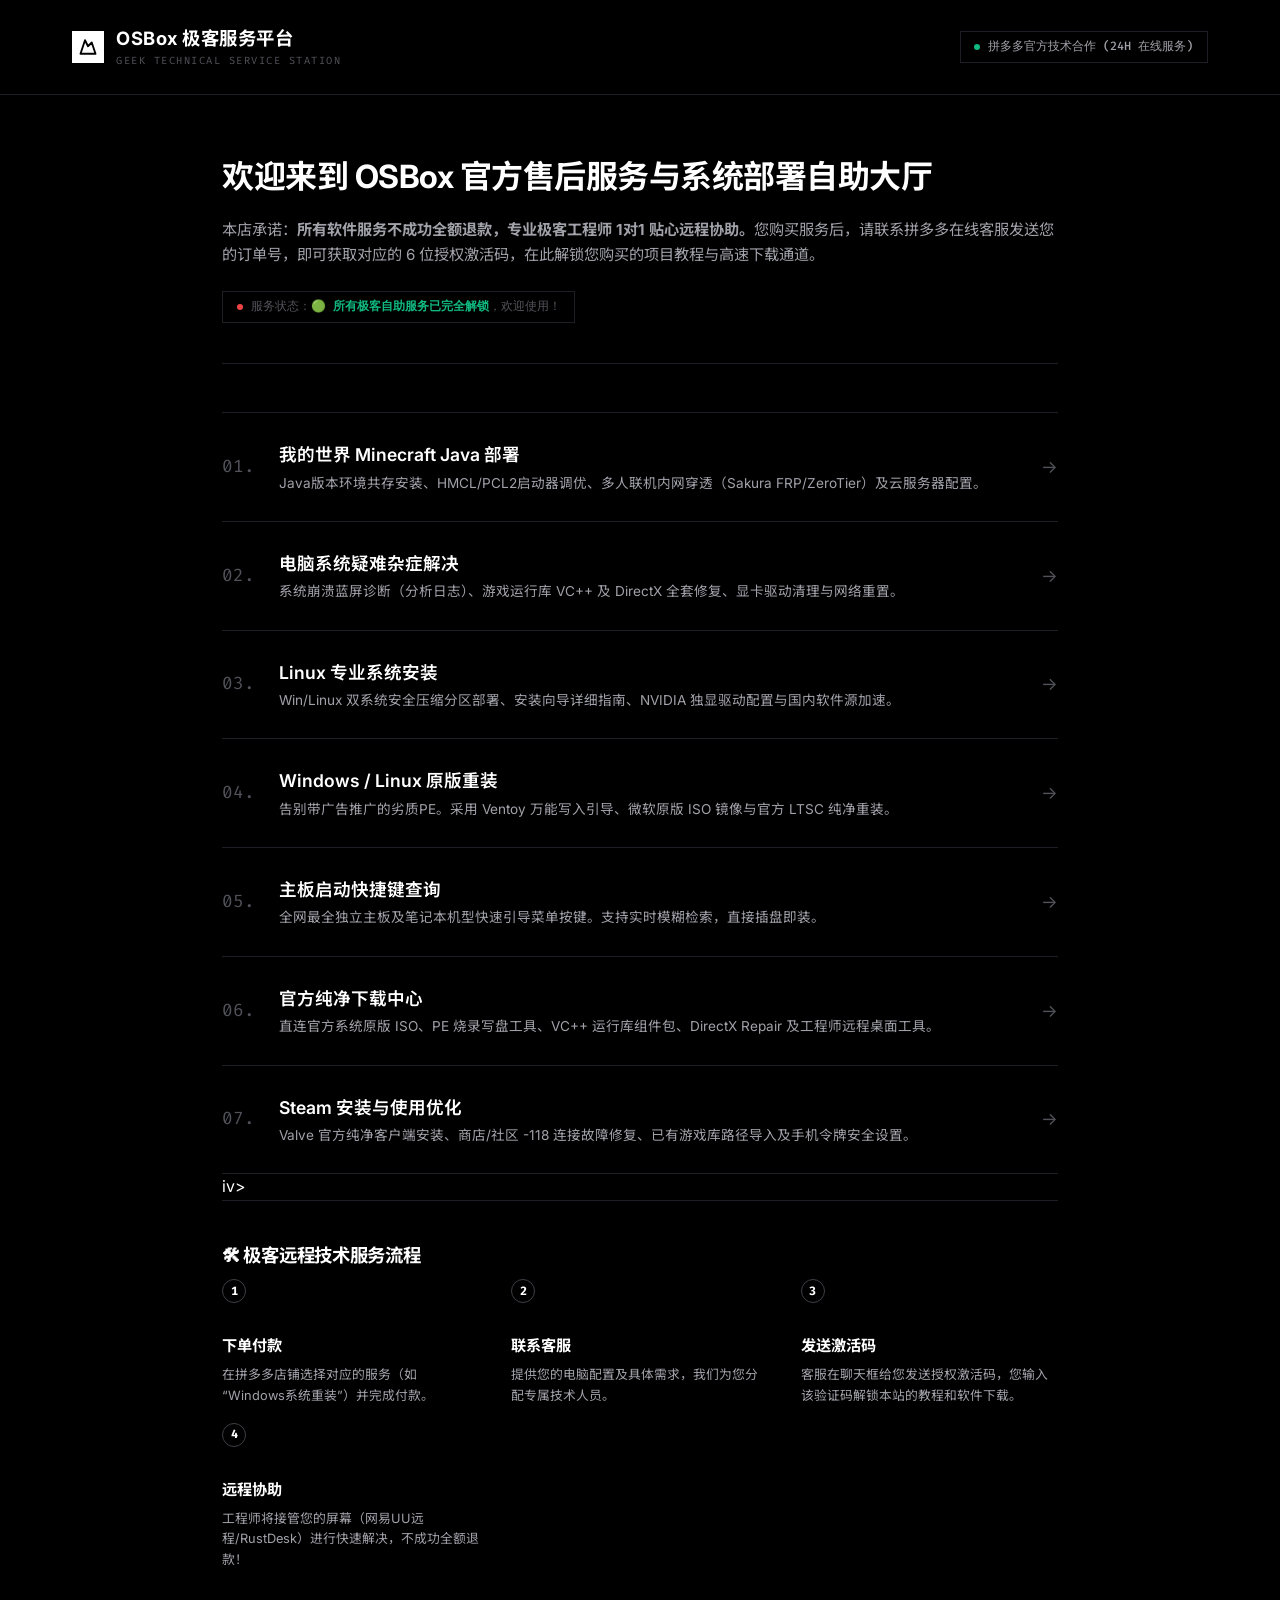
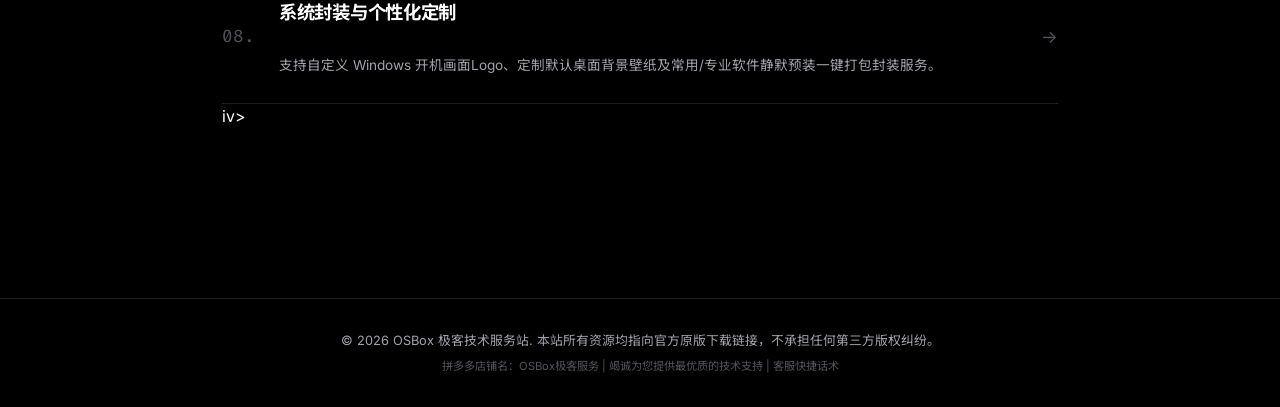
==== index.html @ 3d14743f "feat: re-layout all pages as speech scripts, remove unlock locks, add steam & customization, and mig" ====
<!DOCTYPE html>
<html lang="zh-CN">
<head>
    <meta charset="UTF-8">
    <meta name="viewport" content="width=device-width, initial-scale=1.0">
    <title>OSBox 极客技术服务站 | 拼多多官方自助平台</title>
    <meta name="description" content="专业提供我的世界Minecraft远程部署、Windows/Linux纯净系统重装、电脑疑难杂症修复、主板快捷键查询及官方软件下载。">
    <link rel="stylesheet" href="styles.css">
    <link rel="preconnect" href="https://fonts.googleapis.com">
    <link rel="preconnect" href="https://fonts.gstatic.com" crossorigin>
    <link href="https://fonts.googleapis.com/css2?family=Fira+Code:wght@400;500&family=Inter:wght@300;400;500;600;700&family=Noto+Sans+SC:wght@300;400;500;700&display=swap" rel="stylesheet">
</head>
<body class="portal-hub-page">
    <!-- 背景光效装饰 -->
    <div class="bg-glow glow-1"></div>
    <div class="bg-glow glow-2"></div>
    <div class="bg-glow glow-3"></div>

    <!-- 头部横幅区 -->
    <header class="app-header">
        <div class="header-container">
            <div class="brand">
                <span class="logo-icon">
                    <svg viewBox="0 0 24 24" fill="none" stroke="currentColor" stroke-width="2.5" stroke-linecap="round" stroke-linejoin="round"><path d="m8 3 4 8 5-5 5 15H2L8 3z"/></svg>
                </span>
                <div class="brand-text">
                    <h1>OSBox 极客服务平台</h1>
                    <p>Geek Technical Service Station</p>
                </div>
            </div>
            <div class="store-badge">
                <span class="badge-status"></span>
                <span>拼多多官方技术合作 (24H 在线服务)</span>
            </div>
        </div>
    </header>

    <!-- 页面容器 -->
    <main class="app-container">
        <section class="content-area">
            <div class="welcome-hero">
                <h2>欢迎来到 OSBox 官方售后服务与系统部署自助大厅</h2>
                <p>本店承诺：<b>所有软件服务不成功全额退款，专业极客工程师 1对1 贴心远程协助。</b>您购买服务后，请联系拼多多在线客服发送您的订单号，即可获取对应的 6 位授权激活码，在此解锁您购买的项目教程与高速下载通道。</p>
                <div class="unlock-status-banner">
                    <span class="status-indicator"></span>
                    <span id="lock-status-text">服务状态：正在检测您的授权激活码...</span>
                </div>
            </div>

            <!-- 导航大厅 Portal Grid -->
            <div class="portal-grid">
                <!-- 行 1 -->
                <div class="portal-card" data-target="minecraft" data-index="01.">
                    <div class="card-info-wrapper">
                        <h3>我的世界 Minecraft Java 部署</h3>
                        <p>Java版本环境共存安装、HMCL/PCL2启动器调优、多人联机内网穿透（Sakura FRP/ZeroTier）及云服务器配置。</p>
                    </div>
                                        <span class="card-action-hint">&rarr;</span>
                </div>

                <!-- 行 2 -->
                <div class="portal-card" data-target="trouble" data-index="02.">
                    <div class="card-info-wrapper">
                        <h3>电脑系统疑难杂症解决</h3>
                        <p>系统崩溃蓝屏诊断（分析日志）、游戏运行库 VC++ 及 DirectX 全套修复、显卡驱动清理与网络重置。</p>
                    </div>
                                        <span class="card-action-hint">&rarr;</span>
                </div>

                <!-- 行 3 -->
                <div class="portal-card" data-target="linux" data-index="03.">
                    <div class="card-info-wrapper">
                        <h3>Linux 专业系统安装</h3>
                        <p>Win/Linux 双系统安全压缩分区部署、安装向导详细指南、NVIDIA 独显驱动配置与国内软件源加速。</p>
                    </div>
                                        <span class="card-action-hint">&rarr;</span>
                </div>

                <!-- 行 4 -->
                <div class="portal-card" data-target="os-install" data-index="04.">
                    <div class="card-info-wrapper">
                        <h3>Windows / Linux 原版重装</h3>
                        <p>告别带广告推广的劣质PE。采用 Ventoy 万能写入引导、微软原版 ISO 镜像与官方 LTSC 纯净重装。</p>
                    </div>
                                        <span class="card-action-hint">&rarr;</span>
                </div>

                <!-- 行 5 -->
                <div class="portal-card" data-target="boot-keys" data-index="05.">
                    <div class="card-info-wrapper">
                        <h3>主板启动快捷键查询</h3>
                        <p>全网最全独立主板及笔记本机型快速引导菜单按键。支持实时模糊检索，直接插盘即装。</p>
                    </div>
                                        <span class="card-action-hint">&rarr;</span>
                </div>

                <!-- 行 6 -->
                <div class="portal-card" data-target="downloads" data-index="06.">
                    <div class="card-info-wrapper">
                        <h3>官方纯净下载中心</h3>
                        <p>直连官方系统原版 ISO、PE 烧录写盘工具、VC++ 运行库组件包、DirectX Repair 及工程师远程桌面工具。</p>
                    </div>
                                        <span class="card-action-hint">&rarr;</span>
                </div>
            </d

                <!-- 行 7 -->
                <div class="portal-card" data-target="steam" data-index="07.">
                    <div class="card-info-wrapper">
                        <h3>Steam 安装与使用优化</h3>
                        <p>Valve 官方纯净客户端安装、商店/社区 -118 连接故障修复、已有游戏库路径导入及手机令牌安全设置。</p>
                    </div>
                    <span class="card-action-hint">&rarr;</span>
                </div>iv>

            <!-- 流程卡片 -->
            <div class="card pdd-process">
                <h3>🛠 极客远程技术服务流程</h3>
                <div class="process-steps">
                    <div class="step">
                        <span class="step-num">1</span>
                        <h4>下单付款</h4>
                        <p>在拼多多店铺选择对应的服务（如“Windows系统重装”）并完成付款。</p>
                    </div>
                    <div class="step">
                        <span class="step-num">2</span>
                        <h4>联系客服</h4>
                        <p>提供您的电脑配置及具体需求，我们为您分配专属技术人员。</p>
                    </div>
                    <div class="step">
                        <span class="step-num">3</span>
                        <h4>发送激活码</h4>
                        <p>客服在聊天框给您发送授权激活码，您输入该验证码解锁本站的教程和软件下载。</p>
                    </div>
                    <div class="step">
                        <span class="step-num">4</span>
                        <h4>远程协助</h4>
                        <p>工程师将接管您的屏幕（网易UU远程/RustDesk）进行快速解决，不成功全额退款！</p>
                    </div>
                </div>
            </d

                <!-- 行 8 -->
                <div class="portal-card" data-target="custom" data-index="08.">
                    <div class="card-info-wrapper">
                        <h3>系统封装与个性化定制</h3>
                        <p>支持自定义 Windows 开机画面Logo、定制默认桌面背景壁纸及常用/专业软件静默预装一键打包封装服务。</p>
                    </div>
                    <span class="card-action-hint">&rarr;</span>
                </div>iv>
        </section>
    </main>

    <!-- 浮动 Toast 提示 -->
    <div id="toast" class="toast">复制成功</div>

    <!-- 页脚 -->
    <footer class="app-footer">
        <div class="footer-container">
            <p>&copy; 2026 OSBox 极客技术服务站. 本站所有资源均指向官方原版下载链接，不承担任何第三方版权纠纷。</p>
            <p class="muted">拼多多店铺名：OSBox极客服务 | 竭诚为您提供最优质的技术支持 | <a href="kefu.html" style="color: var(--text-muted); text-decoration: none;">客服快捷话术</a></p>
        </div>
    </footer>

    <script src="script.js"></script>
</body>
</html>
---- styles.css ----
/* ==========================================================================
   OSBox 极客技术服务站 - 极致黑白科技风样式表 (styles.css)
   ========================================================================= */

/* 1. 变量定义与极简设计系统 */
:root {
    --bg-primary: #000000;    /* 纯黑色底 */
    --bg-secondary: #09090b;  /* 炭灰黑色 */
    --bg-card: #09090b;
    --bg-card-hover: #121214;
    --border-color: #1e1e24;  /* 极细隔离暗线 */
    --border-hover: #3f3f46;  /* 中灰悬停线 */
    --border-active: #ffffff; /* 纯白激活线 */
    
    --text-primary: #ffffff;  /* 高亮白 */
    --text-secondary: #a1a1aa;/* 中灰色 */
    --text-muted: #52525b;    /* 暗灰色 */
    
    /* 状态色（极简化，仅使用单色粗细标示） */
    --color-green: #ffffff;   /* 激活统一用白色或绿色点 */
    --color-green-indicator: #10b981;
    --color-danger: #ef4444;  
    --color-warn: #f59e0b;

    /* 字体 */
    --font-sans: 'Inter', 'Noto Sans SC', -apple-system, BlinkMacSystemFont, sans-serif;
    --font-mono: 'Fira Code', Consolas, Monaco, monospace;
    
    /* 圆角与阴影（摒弃圆润与发光，转为严谨直角） */
    --radius-sm: 0px;  /* 极致直角 */
    --radius-md: 0px;
    --radius-lg: 0px;
    --shadow-sm: none;
    --shadow-md: none;
    --shadow-glow: none;
    
    --transition-fast: 0.15s ease;
    --transition-normal: 0.25s cubic-bezier(0.16, 1, 0.3, 1);
}

/* 2. 全局重置 */
* {
    margin: 0;
    padding: 0;
    box-sizing: border-box;
}

body {
    background-color: var(--bg-primary);
    color: var(--text-primary);
    font-family: var(--font-sans);
    line-height: 1.6;
    overflow-x: hidden;
    min-height: 100vh;
}

/* 隐藏背景光晕 */
.bg-glow {
    display: none !important;
}

/* 极简自定义滚动条 */
::-webkit-scrollbar {
    width: 4px;
    height: 4px;
}
::-webkit-scrollbar-track {
    background: transparent;
}
::-webkit-scrollbar-thumb {
    background: var(--border-color);
}
::-webkit-scrollbar-thumb:hover {
    background: var(--border-hover);
}

/* 3. 头部横幅区 (App Header) */
.app-header {
    background: #000000;
    border-bottom: 1px solid var(--border-color);
    position: sticky;
    top: 0;
    z-index: 99;
}

.header-container {
    max-width: 1200px;
    margin: 0 auto;
    padding: 1.5rem 2rem;
    display: flex;
    justify-content: space-between;
    align-items: center;
}

.brand {
    display: flex;
    align-items: center;
    gap: 0.75rem;
}

.logo-icon {
    display: inline-flex;
    justify-content: center;
    align-items: center;
    width: 32px;
    height: 32px;
    background: #ffffff;
    color: #000000;
    border-radius: var(--radius-sm);
}

.logo-icon svg {
    width: 18px;
    height: 18px;
}

.brand-text h1 {
    font-size: 1.15rem;
    font-weight: 700;
    letter-spacing: 0.5px;
    color: #ffffff;
}

.brand-text p {
    font-size: 0.65rem;
    color: var(--text-muted);
    font-family: var(--font-mono);
    text-transform: uppercase;
    letter-spacing: 1.5px;
}

.store-badge {
    display: flex;
    align-items: center;
    gap: 0.5rem;
    background: transparent;
    border: 1px solid var(--border-color);
    padding: 0.35rem 0.85rem;
    border-radius: var(--radius-sm);
    font-size: 0.75rem;
    color: var(--text-secondary);
    font-family: var(--font-mono);
    font-weight: 500;
}

.badge-status {
    width: 6px;
    height: 6px;
    background-color: var(--color-green-indicator);
    border-radius: 50%;
    display: inline-block;
}

/* 4. 双栏布局 (子页面使用) */
.app-container {
    max-width: 1200px;
    margin: 2.5rem auto;
    padding: 0 2rem;
    display: grid;
    grid-template-columns: 260px 1fr;
    gap: 3rem;
    min-height: calc(100vh - 200px);
}

/* 5. 侧边导航栏 (Sidebar) */
.sidebar {
    background: transparent;
    border: none;
    border-right: 1px solid var(--border-color);
    padding: 0 2rem 0 0;
    display: flex;
    flex-direction: column;
    justify-content: space-between;
    height: fit-content;
    position: sticky;
    top: 100px;
}

.nav-menu {
    display: flex;
    flex-direction: column;
    gap: 0.25rem;
}

.nav-item {
    display: flex;
    align-items: center;
    gap: 0.75rem;
    width: 100%;
    padding: 0.75rem 1rem;
    background: transparent;
    border: 1px solid transparent;
    border-radius: var(--radius-sm);
    color: var(--text-secondary);
    font-family: var(--font-sans);
    font-size: 0.9rem;
    font-weight: 500;
    cursor: pointer;
    text-align: left;
    transition: var(--transition-fast);
}

.nav-icon {
    width: 16px;
    height: 16px;
    color: var(--text-muted);
    transition: color var(--transition-fast);
}

.nav-item:hover {
    color: var(--text-primary);
    background: #09090b;
}

.nav-item:hover .nav-icon {
    color: var(--text-primary);
}

.nav-item.active {
    color: #000000;
    background: #ffffff; /* 高对比度白底黑字 */
    font-weight: 600;
    border: 1px solid #ffffff;
}

.nav-item.active .nav-icon {
    color: #000000;
}

/* 锁定状态侧边栏 */
.nav-item.tab-locked {
    opacity: 0.4;
    cursor: not-allowed;
}

.nav-item.tab-locked:hover {
    background: transparent !important;
    color: var(--text-secondary) !important;
}

.nav-item.tab-locked:hover .nav-icon {
    color: var(--text-muted) !important;
}

.lock-indicator {
    width: 12px;
    height: 12px;
    margin-left: auto;
    color: var(--text-muted);
    display: none;
}

.nav-item.tab-locked .lock-indicator {
    display: block;
}

.sidebar-footer {
    margin-top: 3rem;
    border-top: 1px solid var(--border-color);
    padding-top: 1.5rem;
}

.sidebar-footer p {
    font-size: 0.7rem;
    color: var(--text-muted);
    margin-bottom: 0.75rem;
    font-family: var(--font-mono);
}

.contact-btn {
    width: 100%;
    padding: 0.75rem;
    background: transparent;
    border: 1px solid var(--border-color);
    border-radius: var(--radius-sm);
    color: var(--text-primary);
    font-weight: 600;
    font-size: 0.85rem;
    font-family: var(--font-sans);
    cursor: pointer;
    transition: var(--transition-fast);
}

.contact-btn:hover {
    background: #ffffff;
    color: #000000;
    border-color: #ffffff;
}

/* 6. 反直连安全锁定 (高斯模糊效果) */
body.is-page-locked .content-area {
    filter: blur(20px);
    pointer-events: none;
    user-select: none;
    -webkit-user-select: none;
}

.content-area {
    min-width: 0;
}

/* 7. 总大厅主页专属样式 (body.portal-hub-page) */
body.portal-hub-page .app-container {
    grid-template-columns: 1fr; /* 单栏全宽 */
    max-width: 900px; /* 紧凑精美 */
    margin: 3.5rem auto;
}

.welcome-hero {
    border: none;
    border-bottom: 1px solid var(--border-color);
    padding: 0 0 2.5rem 0;
    margin-bottom: 3rem;
    background: transparent;
    box-shadow: none;
    border-radius: var(--radius-sm);
}

.welcome-hero::after {
    display: none;
}

.welcome-hero h2 {
    font-size: 2rem;
    font-weight: 700;
    letter-spacing: -0.5px;
    margin-bottom: 1rem;
    color: #ffffff;
}

.welcome-hero p {
    color: var(--text-secondary);
    font-size: 0.95rem;
    line-height: 1.6;
    margin-bottom: 1.5rem;
}

.unlock-status-banner {
    display: inline-flex;
    align-items: center;
    gap: 0.5rem;
    padding: 0.35rem 0.85rem;
    border-radius: var(--radius-sm);
    font-size: 0.75rem;
    font-family: var(--font-mono);
    font-weight: 500;
    background: transparent;
    border: 1px solid var(--border-color);
    color: var(--text-muted);
}

body.is-unlocked .unlock-status-banner {
    color: var(--text-secondary);
}

.unlock-status-banner .status-indicator {
    width: 6px;
    height: 6px;
    border-radius: 50%;
    background-color: var(--color-danger);
}

body.is-unlocked .unlock-status-banner .status-indicator {
    background-color: var(--color-green-indicator);
}

/* 横向极简 Rows 列表 (消灭大卡片) */
.portal-grid {
    display: flex;
    flex-direction: column;
    border-top: 1px solid var(--border-color);
    margin-bottom: 3.5rem;
}

.portal-card {
    display: flex;
    flex-direction: row;
    align-items: center;
    justify-content: space-between;
    background: transparent;
    border: none;
    border-bottom: 1px solid var(--border-color);
    border-radius: var(--radius-sm);
    padding: 1.75rem 0;
    cursor: pointer;
    position: relative;
    box-shadow: none;
    transition: var(--transition-fast);
}

.portal-card::before {
    display: none; /* 移除悬浮发光 */
}

/* 鼠标悬停 Row 缩进与背景色微变 */
.portal-card:hover {
    transform: none;
    background: #040405;
    padding-left: 1rem;
    padding-right: 1rem;
}

/* 排版大编号 */
.portal-card::after {
    content: attr(data-index);
    font-family: var(--font-mono);
    font-size: 1.1rem;
    color: var(--text-muted);
    order: -1;
    margin-right: 1.5rem;
    transition: color var(--transition-fast);
}

.portal-card:hover::after {
    color: #ffffff;
}

/* 隐藏不必要的图标容器 */
.portal-card-header {
    display: none;
}

.portal-card .card-info-wrapper {
    flex: 1;
    display: flex;
    flex-direction: column;
    gap: 0.2rem;
    margin-right: 2rem;
}

.portal-card h3 {
    font-size: 1.1rem;
    font-weight: 600;
    color: #ffffff;
    margin-bottom: 0;
}

.portal-card p {
    color: var(--text-secondary);
    font-size: 0.85rem;
    line-height: 1.5;
    margin-bottom: 0;
}

.lock-tag {
    font-family: var(--font-mono);
    font-size: 0.75rem;
    font-weight: 500;
    background: transparent !important;
    border: none !important;
    color: var(--text-muted) !important;
    letter-spacing: 0.5px;
    transition: var(--transition-fast);
    padding: 0;
    border-radius: var(--radius-sm);
}

.portal-card:hover .lock-tag {
    color: #ffffff !important;
}

/* 极简右箭头 */
.card-action-hint {
    font-size: 1.1rem;
    color: var(--text-muted);
    margin-left: 1rem;
    transition: transform var(--transition-fast), color var(--transition-fast);
}

.portal-card:hover .card-action-hint {
    transform: translateX(4px);
    color: #ffffff;
}

/* 8. 验证码解锁弹窗 (Modal Overlay) */
.modal-overlay {
    position: fixed;
    inset: 0;
    background: rgba(0, 0, 0, 0.9);
    backdrop-filter: blur(10px);
    -webkit-backdrop-filter: blur(10px);
    z-index: 1000;
    display: flex;
    justify-content: center;
    align-items: center;
    opacity: 0;
    pointer-events: none;
    transition: opacity var(--transition-normal);
}

.modal-overlay.show {
    opacity: 1;
    pointer-events: auto;
}

.modal-container {
    background: #09090b;
    border: 1px solid var(--border-color);
    width: 90%;
    max-width: 440px;
    border-radius: var(--radius-lg);
    padding: 2.5rem;
    transform: scale(0.98);
    transition: transform var(--transition-normal);
    position: relative;
}

.modal-container::before {
    display: none;
}

.modal-lock-icon {
    display: inline-flex;
    justify-content: center;
    align-items: center;
    width: 44px;
    height: 44px;
    background: transparent;
    border: 1px solid var(--border-color);
    border-radius: 50%;
    color: #ffffff;
    margin-bottom: 1.25rem;
    animation: none;
}

.modal-lock-icon svg {
    width: 18px;
    height: 18px;
}

.modal-header h2 {
    font-size: 1.25rem;
    font-weight: 700;
    margin-bottom: 0.5rem;
}

.modal-header p {
    font-size: 0.8rem;
    color: var(--text-secondary);
    line-height: 1.6;
}

/* 6位分体输入框 */
.otp-inputs {
    display: flex;
    justify-content: space-between;
    gap: 0.4rem;
    margin: 1.5rem 0;
}

.otp-box {
    width: 48px;
    height: 56px;
    background: #000000;
    border: 1px solid var(--border-color);
    border-radius: var(--radius-sm);
    color: #ffffff;
    font-size: 1.4rem;
    font-weight: 500;
    text-align: center;
    font-family: var(--font-sans);
    outline: none;
    transition: var(--transition-fast);
}

.otp-box:focus {
    border-color: #ffffff;
    box-shadow: none;
}

/* 错误警示 */
.error-alert {
    display: flex;
    align-items: center;
    gap: 0.5rem;
    background: transparent;
    border: 1px solid var(--color-danger);
    color: #fca5a5;
    padding: 0.6rem 0.85rem;
    border-radius: var(--radius-sm);
    font-size: 0.75rem;
    margin-top: 1rem;
}

/* 按钮重构为直角与高对比度 */
.modal-btn {
    width: 100%;
    padding: 0.8rem;
    border-radius: var(--radius-sm);
    font-family: var(--font-sans);
    font-size: 0.9rem;
    font-weight: 600;
    cursor: pointer;
    transition: var(--transition-fast);
}

.submit-btn {
    background: #ffffff;
    border: 1px solid #ffffff;
    color: #000000;
}

.submit-btn:hover {
    background: #e4e4e7;
    border-color: #e4e4e7;
}

.secondary-btn {
    background: transparent;
    border: 1px solid var(--border-color);
    color: var(--text-secondary);
}

.secondary-btn:hover {
    background: #09090b;
    border-color: var(--border-hover);
    color: #ffffff;
}

/* 9. 统一卡片与过程样式 */
.card {
    background: var(--bg-card);
    border: 1px solid var(--border-color);
    border-radius: var(--radius-md);
    padding: 2rem;
    margin-bottom: 2rem;
}

.pdd-process {
    border: none;
    border-top: 1px solid var(--border-color);
    background: transparent;
    padding: 2.5rem 0 0 0;
    border-radius: var(--radius-sm);
}

.pdd-process h3 {
    margin-bottom: 1.5rem;
    font-size: 1.15rem;
    font-weight: 700;
    letter-spacing: -0.3px;
}

.process-steps {
    display: grid;
    grid-template-columns: repeat(auto-fit, minmax(200px, 1fr));
    gap: 2rem;
}

.step {
    position: relative;
    padding-top: 1rem;
}

.step-num {
    position: absolute;
    top: -15px;
    left: 0;
    width: 24px;
    height: 24px;
    background: transparent;
    border: 1px solid var(--border-hover);
    color: #ffffff;
    border-radius: 50%;
    display: flex;
    justify-content: center;
    align-items: center;
    font-weight: 700;
    font-family: var(--font-mono);
    font-size: 0.75rem;
}

.step h4 {
    font-size: 0.95rem;
    margin: 1.5rem 0 0.4rem 0;
    color: var(--text-primary);
}

.step p {
    font-size: 0.8rem;
    color: var(--text-secondary);
}

/* 10. 教程版面公用样式 */
.section-title {
    margin-bottom: 2.5rem;
    border-bottom: 1px solid var(--border-color);
    padding-bottom: 1.5rem;
}

.section-title h2 {
    font-size: 1.6rem;
    font-weight: 700;
    margin-bottom: 0.5rem;
    color: #ffffff;
}

.section-title .subtitle {
    color: var(--text-secondary);
    font-size: 0.95rem;
}

/* 手风琴面板 */
details {
    background: var(--bg-card);
    border: 1px solid var(--border-color);
    border-radius: var(--radius-md);
    overflow: hidden;
    margin-bottom: 1rem;
}

details[open] {
    border-color: var(--border-hover);
    background: #040405;
}

summary {
    padding: 1.2rem 1.5rem;
    font-size: 1rem;
    font-weight: 600;
    color: var(--text-primary);
    cursor: pointer;
    list-style: none;
    display: flex;
    justify-content: space-between;
    align-items: center;
    user-select: none;
}

summary::-webkit-details-marker {
    display: none;
}

summary::after {
    content: '+';
    font-size: 1.25rem;
    font-weight: 300;
    color: var(--text-secondary);
    transition: transform var(--transition-fast) ease;
}

details[open] summary::after {
    transform: rotate(45deg);
    color: #ffffff;
}

summary:hover {
    background: rgba(255, 255, 255, 0.01);
}

.accordion-content {
    padding: 0 1.5rem 1.5rem 1.5rem;
    border-top: 1px solid var(--border-color);
    padding-top: 1.25rem;
    color: var(--text-secondary);
    font-size: 0.9rem;
}

.accordion-content p {
    margin-bottom: 1rem;
}

.accordion-content ul, .accordion-content ol {
    margin-left: 1.5rem;
    margin-bottom: 1rem;
}

.accordion-content li {
    margin-bottom: 0.5rem;
}

/* 教程数据表格 */
.data-table {
    width: 100%;
    border-collapse: collapse;
    margin: 1.5rem 0;
    font-size: 0.85rem;
    text-align: left;
}

.data-table th, .data-table td {
    padding: 0.75rem 1rem;
    border-bottom: 1px solid var(--border-color);
}

.data-table th {
    background-color: #0d0d0f;
    color: var(--text-primary);
    font-weight: 600;
}

.data-table tbody tr:hover {
    background-color: rgba(255, 255, 255, 0.015);
}

/* 提示框 */
.alert {
    padding: 1rem;
    border-radius: var(--radius-sm);
    margin: 1rem 0;
    font-size: 0.85rem;
    display: flex;
    flex-direction: column;
    gap: 0.25rem;
}

.alert-tip {
    background: #09090b;
    border-left: 3px solid #ffffff;
    color: var(--text-secondary);
}

.alert-info {
    background: #09090b;
    border-left: 3px solid var(--border-hover);
    color: var(--text-secondary);
}

.alert-warn {
    background: #09090b;
    border-left: 3px solid var(--color-warn);
    color: var(--text-secondary);
}

/* 联机对比网格 */
.comparison-grid {
    display: grid;
    grid-template-columns: repeat(auto-fit, minmax(220px, 1fr));
    gap: 1.25rem;
    margin: 1.5rem 0;
}

.comp-item {
    background: #09090b;
    border: 1px solid var(--border-color);
    border-radius: var(--radius-sm);
    padding: 1.25rem;
    display: flex;
    flex-direction: column;
    justify-content: space-between;
    gap: 0.75rem;
}

.comp-item h4 {
    color: var(--text-primary);
    font-size: 0.95rem;
}

.comp-item p {
    font-size: 0.8rem;
    color: var(--text-secondary);
    margin-bottom: 0;
}

.badge {
    align-self: flex-start;
    font-size: 0.7rem;
    padding: 0.15rem 0.45rem;
    border-radius: var(--radius-sm);
    font-weight: 600;
    background: transparent;
    border: 1px solid var(--border-hover);
    color: var(--text-secondary);
}

.download-guide-box {
    background: #09090b;
    border: 1px solid var(--border-color);
    border-radius: var(--radius-sm);
    padding: 1.25rem;
}

/* 11. 疑难杂症 (trouble.html) */
.bsod-list {
    list-style: none;
    margin: 1.25rem 0;
}

.bsod-list li {
    padding: 1rem;
    background: #09090b;
    border-radius: var(--radius-sm);
    border: 1px solid var(--border-color);
    margin-bottom: 0.75rem;
}

.bsod-list li strong {
    display: block;
    color: #ffffff;
    font-family: var(--font-mono);
    font-size: 0.9rem;
    margin-bottom: 0.25rem;
}

.bsod-list li span {
    font-size: 0.8rem;
    color: var(--text-secondary);
}

.trouble-sub-sections .issue-item {
    border-bottom: 1px solid var(--border-color);
    padding: 1.25rem 0;
}

.trouble-sub-sections .issue-item:last-child {
    border-bottom: none;
}

.trouble-sub-sections h4 {
    font-size: 0.95rem;
    color: var(--text-primary);
    margin-bottom: 0.4rem;
}

.trouble-sub-sections p {
    font-size: 0.8rem;
    color: var(--text-secondary);
    margin-bottom: 0.5rem;
}

.cmd-box {
    display: flex;
    justify-content: space-between;
    align-items: center;
    background: #000000;
    border: 1px solid var(--border-color);
    border-radius: var(--radius-sm);
    padding: 0.5rem 1rem;
    margin-top: 0.5rem;
}

.cmd-box code {
    font-family: var(--font-mono);
    color: #ffffff;
    font-size: 0.85rem;
}

.copy-btn {
    background: transparent;
    border: 1px solid var(--border-color);
    color: var(--text-secondary);
    padding: 0.25rem 0.7rem;
    border-radius: var(--radius-sm);
    font-size: 0.7rem;
    cursor: pointer;
    font-family: var(--font-sans);
    transition: var(--transition-fast);
}

.copy-btn:hover {
    background: #ffffff;
    border-color: #ffffff;
    color: #000000;
}

/* 12. Linux 时间轴 (linux.html) */
.timeline {
    position: relative;
    border-left: 1px solid var(--border-color);
    margin-left: 1rem;
    display: flex;
    flex-direction: column;
    gap: 2rem;
    padding: 1rem 0;
}

.timeline-item {
    position: relative;
    padding-left: 2.25rem;
}

.time-dot {
    position: absolute;
    left: -11px;
    top: 0;
    width: 22px;
    height: 22px;
    border-radius: 50%;
    background: var(--bg-primary);
    border: 1px solid #ffffff;
    color: #ffffff;
    display: flex;
    justify-content: center;
    align-items: center;
    font-weight: 700;
    font-family: var(--font-mono);
    font-size: 0.7rem;
    box-shadow: none;
}

.time-content h3 {
    font-size: 1.1rem;
    font-weight: 700;
    margin-bottom: 0.4rem;
    color: var(--text-primary);
}

.time-content p {
    font-size: 0.85rem;
    color: var(--text-secondary);
}

.time-content ul {
    margin-left: 1.5rem;
    margin-top: 0.5rem;
    font-size: 0.8rem;
}

/* 13. 系统重装 (os-install.html) */
.os-card {
    background: var(--bg-card);
    border: 1px solid var(--border-color);
    border-radius: var(--radius-md);
    padding: 1.75rem;
    display: flex;
    flex-direction: column;
    gap: 1rem;
}

.os-card-header {
    display: flex;
    flex-direction: column;
    gap: 0.4rem;
    border-bottom: 1px solid var(--border-color);
    padding-bottom: 0.75rem;
}

.step-badge {
    background: transparent;
    border: 1px solid var(--border-color);
    color: var(--text-secondary);
    font-size: 0.7rem;
    font-family: var(--font-mono);
    font-weight: 600;
    align-self: flex-start;
    padding: 0.15rem 0.45rem;
    border-radius: var(--radius-sm);
}

.os-card h3 {
    font-size: 1.05rem;
    font-weight: 700;
    color: var(--text-primary);
}

.os-card p {
    font-size: 0.8rem;
    color: var(--text-secondary);
    line-height: 1.5;
}

.os-card ul {
    font-size: 0.8rem;
    margin-left: 1.25rem;
    color: var(--text-secondary);
}

.tag-recommend {
    align-self: flex-start;
    font-size: 0.7rem;
    background: transparent;
    color: var(--text-secondary);
    border: 1px solid var(--border-hover);
    padding: 0.15rem 0.45rem;
    border-radius: var(--radius-sm);
    margin-top: auto;
}

/* 14. 快捷键查询 (boot-keys.html) */
#boot-key-search {
    width: 100%;
    padding: 0.85rem 1rem 0.85rem 2.75rem;
    background: #000000;
    border: 1px solid var(--border-color);
    border-radius: var(--radius-sm);
    color: white;
    font-family: var(--font-sans);
    font-size: 0.95rem;
    outline: none;
    transition: var(--transition-fast);
}

#boot-key-search:focus {
    border-color: #ffffff;
}

.clear-search-btn {
    padding: 0 1.25rem;
    background: transparent;
    border: 1px solid var(--border-color);
    border-radius: var(--radius-sm);
    color: var(--text-secondary);
    font-size: 0.85rem;
    cursor: pointer;
    transition: var(--transition-fast);
}

.clear-search-btn:hover {
    border-color: var(--border-hover);
    color: #ffffff;
}

.boot-keys-grid {
    display: grid;
    grid-template-columns: repeat(auto-fill, minmax(240px, 1fr));
    gap: 1rem;
}

.boot-card {
    background: var(--bg-card);
    border: 1px solid var(--border-color);
    border-radius: var(--radius-sm);
}

.boot-header {
    padding: 1rem 1.25rem;
    display: flex;
    justify-content: space-between;
    align-items: center;
    border-bottom: 1px solid var(--border-color);
}

.boot-header h3 {
    font-size: 0.9rem;
    font-weight: 600;
    color: var(--text-primary);
}

.key-badge {
    background: #000;
    border: 1px solid #ffffff;
    color: #ffffff;
    padding: 0.2rem 0.6rem;
    font-family: var(--font-mono);
    font-weight: 700;
    font-size: 0.95rem;
    border-radius: var(--radius-sm);
    box-shadow: none;
    text-shadow: none;
}

/* 统一取消彩线条，改用纯粹高对比底色 */
.boot-header { border-left: none !important; }

/* 15. 下载中心 (downloads.html) */
.filter-btn {
    padding: 0.5rem 1.1rem;
    background: transparent;
    border: 1px solid var(--border-color);
    border-radius: var(--radius-sm);
    color: var(--text-secondary);
    font-family: var(--font-sans);
    font-size: 0.8rem;
    font-weight: 500;
    cursor: pointer;
    transition: var(--transition-fast);
}

.filter-btn:hover {
    color: #ffffff;
    border-color: var(--border-hover);
}

.filter-btn.active {
    background: #ffffff;
    border-color: #ffffff;
    color: #000000;
}

.downloads-grid {
    display: grid;
    grid-template-columns: repeat(auto-fill, minmax(300px, 1fr));
    gap: 1.25rem;
}

.download-card {
    background: var(--bg-card);
    border: 1px solid var(--border-color);
    border-radius: var(--radius-sm);
    padding: 1.5rem;
    display: flex;
    flex-direction: column;
    justify-content: space-between;
    gap: 1rem;
    transition: var(--transition-fast);
}

.download-card:hover {
    border-color: var(--border-hover);
}

.dl-badge, .dl-badge-help {
    align-self: flex-start;
    font-size: 0.7rem;
    padding: 0.15rem 0.45rem;
    border-radius: var(--radius-sm);
    background: transparent;
    border: 1px solid var(--border-color);
    color: var(--text-secondary);
    font-family: var(--font-mono);
}

.download-card h4 {
    font-size: 0.95rem;
    color: var(--text-primary);
    font-weight: 600;
}

.download-card p {
    font-size: 0.8rem;
    color: var(--text-secondary);
}

.dl-btn {
    text-decoration: none;
    font-size: 0.8rem;
    font-weight: 600;
    padding: 0.55rem;
    background: transparent;
    border: 1px solid var(--border-color);
    color: var(--text-primary);
    border-radius: var(--radius-sm);
    display: inline-flex;
    justify-content: center;
    align-items: center;
    transition: var(--transition-fast);
}

.dl-btn:hover {
    background: #ffffff;
    color: #000000;
    border-color: #ffffff;
}

/* 16. 全局 Toast */
.toast {
    position: fixed;
    bottom: 2rem;
    left: 50%;
    transform: translateX(-50%) translateY(100px);
    background: #09090b;
    border: 1px solid #ffffff;
    padding: 0.6rem 1.75rem;
    border-radius: var(--radius-sm);
    font-size: 0.85rem;
    color: white;
    font-weight: 500;
    z-index: 2000;
    opacity: 0;
    transition: transform 0.25s cubic-bezier(0.16, 1, 0.3, 1), opacity 0.25s ease;
}

.toast.show {
    opacity: 1;
    transform: translateX(-50%) translateY(0);
}

/* 17. 页脚 */
.app-footer {
    border-top: 1px solid var(--border-color);
    background: #000000;
    padding: 2rem;
    margin-top: 5rem;
}

.footer-container {
    max-width: 1200px;
    margin: 0 auto;
    text-align: center;
    display: flex;
    flex-direction: column;
    gap: 0.4rem;
}

.app-footer p {
    font-size: 0.8rem;
    color: var(--text-secondary);
}

.app-footer p.muted {
    font-size: 0.7rem;
    color: var(--text-muted);
}

/* 18. 响应式布局自适应 */
@media (max-width: 1100px) {
    .app-container {
        grid-template-columns: 1fr;
        padding: 0 1.5rem;
    }
    
    .sidebar {
        position: static;
        width: 100%;
        margin-bottom: 1.5rem;
        border-right: none;
        border-bottom: 1px solid var(--border-color);
        padding: 0 0 1rem 0;
    }
    
    .nav-menu {
        flex-direction: row;
        overflow-x: auto;
        padding-bottom: 0.5rem;
        scrollbar-width: thin;
    }
    
    .nav-item {
        flex-shrink: 0;
        width: auto;
        white-space: nowrap;
    }
    
    .sidebar-footer {
        display: none;
    }
}

@media (max-width: 600px) {
    body.portal-hub-page .app-container {
        padding: 0 1rem;
    }
    
    .welcome-hero {
        padding-bottom: 2rem;
    }
    
    .portal-card {
        flex-direction: column;
        align-items: flex-start;
        gap: 0.75rem;
    }
    
    .portal-card::after {
        margin-bottom: 0.25rem;
    }
    
    .portal-card .card-info-wrapper {
        margin-right: 0;
    }
    
    .card-action-hint {
        margin-left: 0;
        align-self: flex-end;
    }
    
    .otp-inputs {
        gap: 0.3rem;
    }
    
    .otp-box {
        width: 40px;
        height: 48px;
        font-size: 1.25rem;
    }
}

/* ==========================================
   商品快捷导航与平滑滚动 (全局公用)
   ========================================== */
.category-nav {
    display: flex;
    flex-wrap: wrap;
    gap: 0.75rem;
    margin-top: 1.5rem;
    margin-bottom: 2rem;
}
.category-nav-item {
    display: inline-flex;
    align-items: center;
    background: var(--bg-secondary);
    border: 1px solid var(--border-color);
    color: var(--text-secondary);
    padding: 0.6rem 1.2rem;
    font-size: 0.85rem;
    font-weight: 500;
    text-decoration: none;
    transition: var(--transition-fast);
    cursor: pointer;
    border-radius: 4px;
}
.category-nav-item:hover {
    color: #ffffff;
    border-color: var(--border-hover);
    background: #121214;
    transform: translateY(-1px);
}
.category-nav-item:active {
    transform: translateY(0);
}
.category-nav-item.active {
    background: #ffffff;
    color: #000000;
    border-color: #ffffff;
}

/* 平滑滚动与偏移 */
html {
    scroll-behavior: smooth;
}
.kefu-section {
    scroll-margin-top: 7.5rem;
}
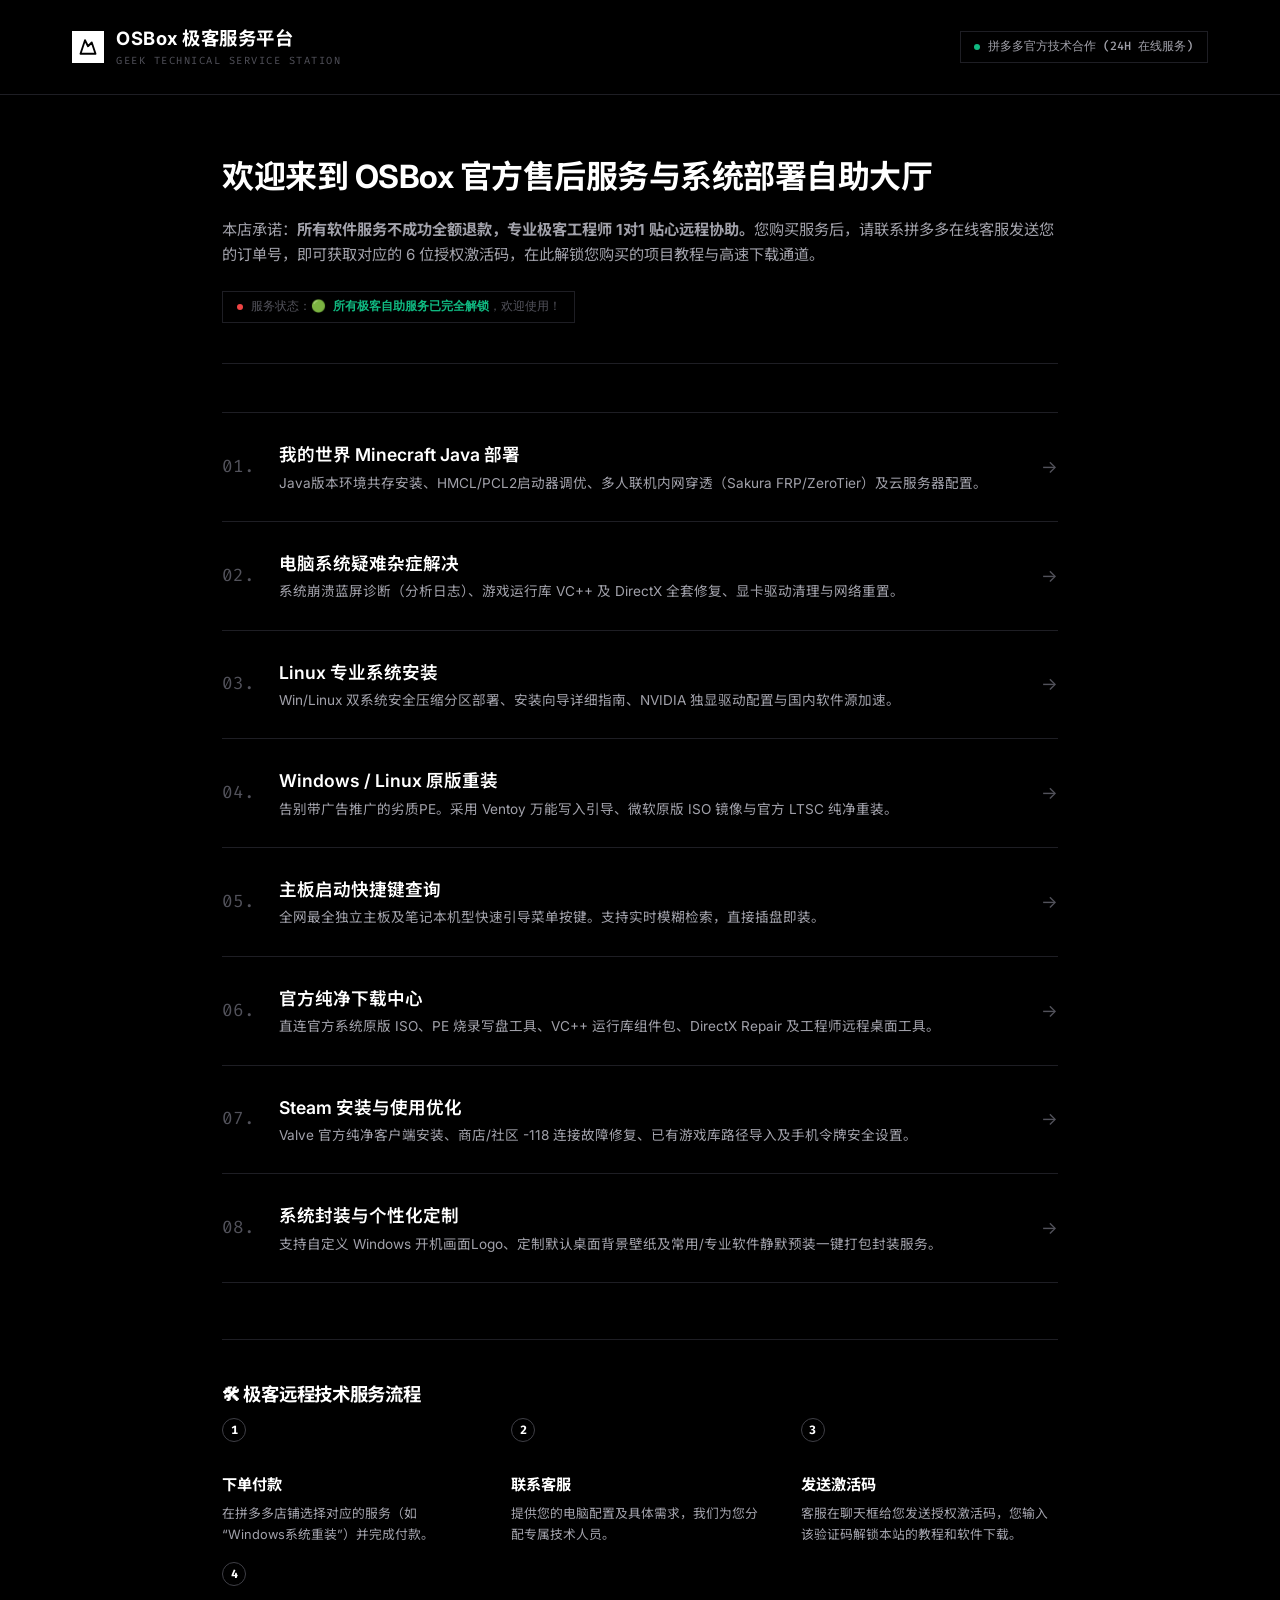
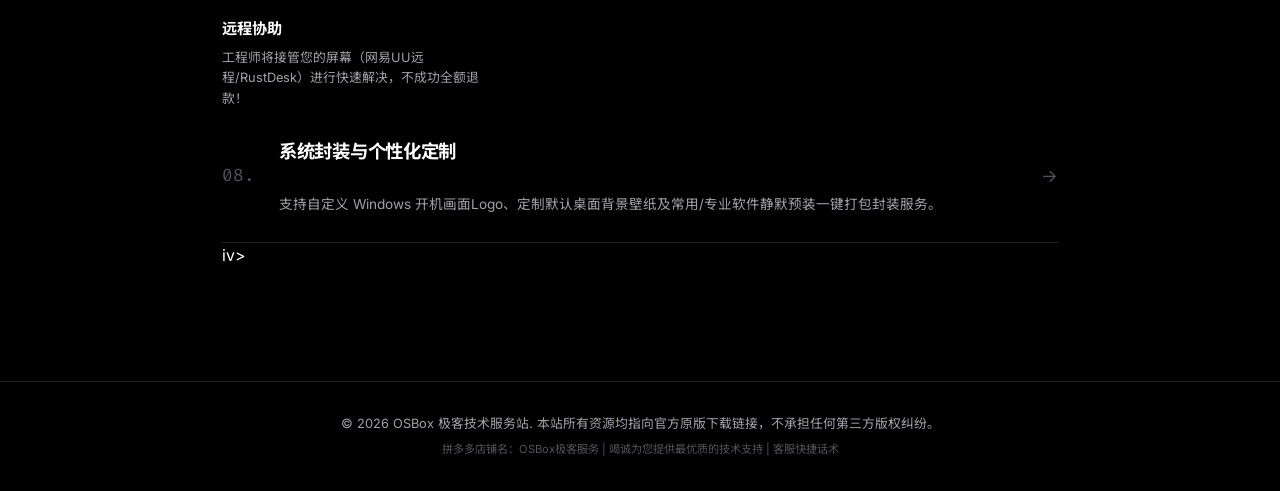
==== commit 75848949: "fix: repair index.html portal-grid layout and remove stray html text" ====
--- a/index.html
+++ b/index.html
@@ -55,7 +55,7 @@
                         <h3>我的世界 Minecraft Java 部署</h3>
                         <p>Java版本环境共存安装、HMCL/PCL2启动器调优、多人联机内网穿透（Sakura FRP/ZeroTier）及云服务器配置。</p>
                     </div>
-                                        <span class="card-action-hint">&rarr;</span>
+                    <span class="card-action-hint">&rarr;</span>
                 </div>
 
                 <!-- 行 2 -->
@@ -64,7 +64,7 @@
                         <h3>电脑系统疑难杂症解决</h3>
                         <p>系统崩溃蓝屏诊断（分析日志）、游戏运行库 VC++ 及 DirectX 全套修复、显卡驱动清理与网络重置。</p>
                     </div>
-                                        <span class="card-action-hint">&rarr;</span>
+                    <span class="card-action-hint">&rarr;</span>
                 </div>
 
                 <!-- 行 3 -->
@@ -73,7 +73,7 @@
                         <h3>Linux 专业系统安装</h3>
                         <p>Win/Linux 双系统安全压缩分区部署、安装向导详细指南、NVIDIA 独显驱动配置与国内软件源加速。</p>
                     </div>
-                                        <span class="card-action-hint">&rarr;</span>
+                    <span class="card-action-hint">&rarr;</span>
                 </div>
 
                 <!-- 行 4 -->
@@ -82,7 +82,7 @@
                         <h3>Windows / Linux 原版重装</h3>
                         <p>告别带广告推广的劣质PE。采用 Ventoy 万能写入引导、微软原版 ISO 镜像与官方 LTSC 纯净重装。</p>
                     </div>
-                                        <span class="card-action-hint">&rarr;</span>
+                    <span class="card-action-hint">&rarr;</span>
                 </div>
 
                 <!-- 行 5 -->
@@ -91,7 +91,7 @@
                         <h3>主板启动快捷键查询</h3>
                         <p>全网最全独立主板及笔记本机型快速引导菜单按键。支持实时模糊检索，直接插盘即装。</p>
                     </div>
-                                        <span class="card-action-hint">&rarr;</span>
+                    <span class="card-action-hint">&rarr;</span>
                 </div>
 
                 <!-- 行 6 -->
@@ -100,9 +100,8 @@
                         <h3>官方纯净下载中心</h3>
                         <p>直连官方系统原版 ISO、PE 烧录写盘工具、VC++ 运行库组件包、DirectX Repair 及工程师远程桌面工具。</p>
                     </div>
-                                        <span class="card-action-hint">&rarr;</span>
+                    <span class="card-action-hint">&rarr;</span>
                 </div>
-            </d
 
                 <!-- 行 7 -->
                 <div class="portal-card" data-target="steam" data-index="07.">
@@ -111,7 +110,17 @@
                         <p>Valve 官方纯净客户端安装、商店/社区 -118 连接故障修复、已有游戏库路径导入及手机令牌安全设置。</p>
                     </div>
                     <span class="card-action-hint">&rarr;</span>
-                </div>iv>
+                </div>
+
+                <!-- 行 8 -->
+                <div class="portal-card" data-target="custom" data-index="08.">
+                    <div class="card-info-wrapper">
+                        <h3>系统封装与个性化定制</h3>
+                        <p>支持自定义 Windows 开机画面Logo、定制默认桌面背景壁纸及常用/专业软件静默预装一键打包封装服务。</p>
+                    </div>
+                    <span class="card-action-hint">&rarr;</span>
+                </div>
+            </div>
 
             <!-- 流程卡片 -->
             <div class="card pdd-process">
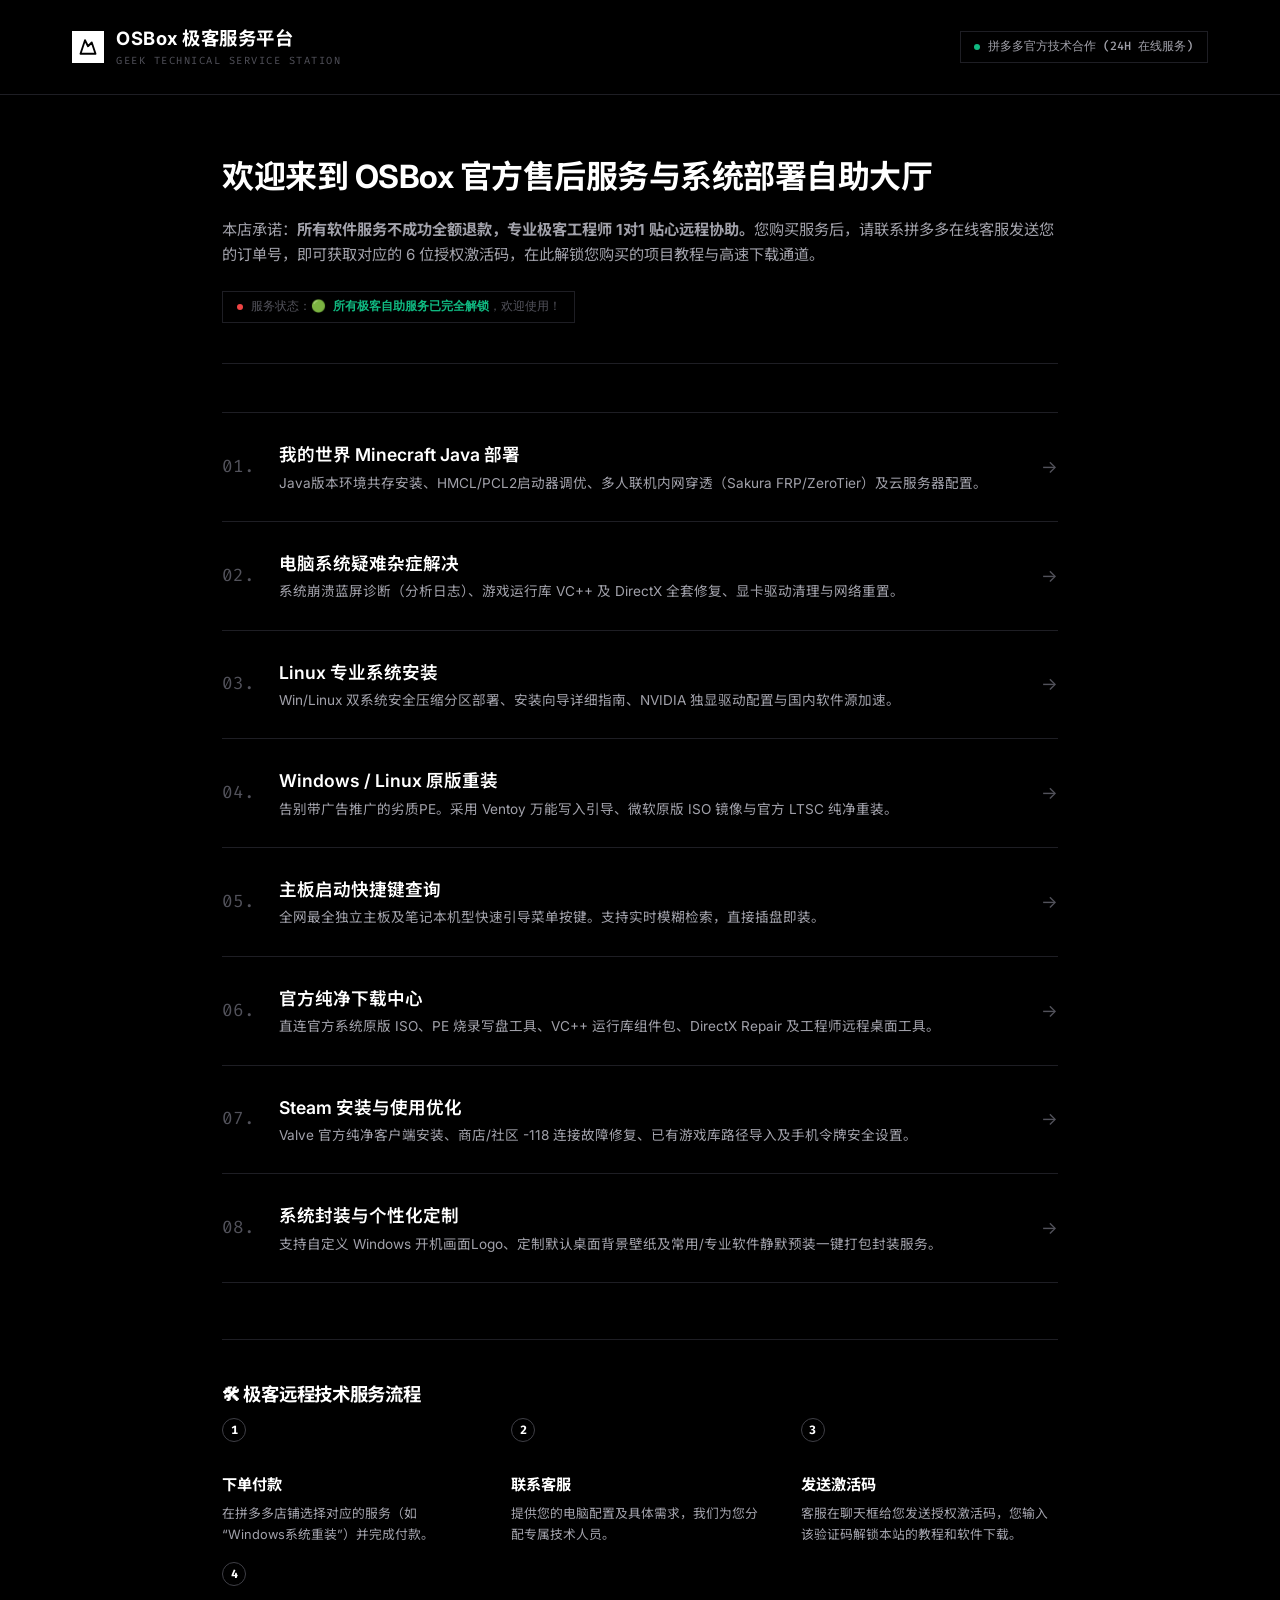
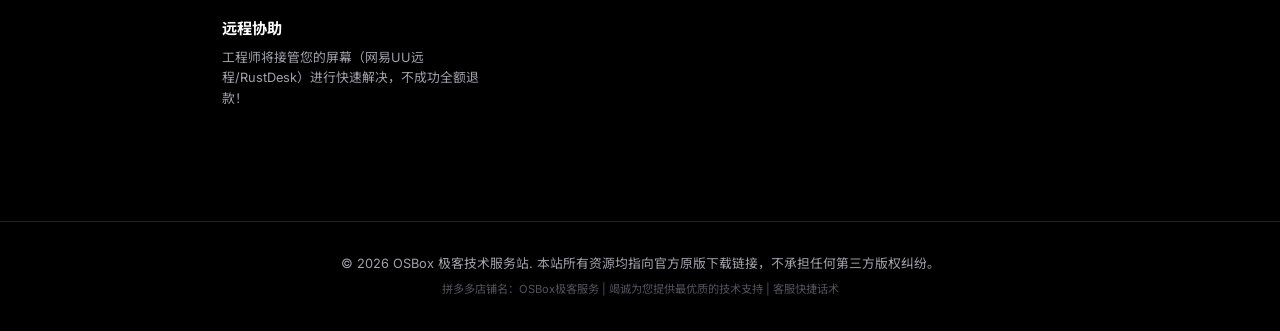
==== commit 6eaee0df: "fix: supplement all motherboard, laptop and desktop boot-keys, implement category filters, and repai" ====
--- a/index.html
+++ b/index.html
@@ -147,16 +147,7 @@
                         <p>工程师将接管您的屏幕（网易UU远程/RustDesk）进行快速解决，不成功全额退款！</p>
                     </div>
                 </div>
-            </d
-
-                <!-- 行 8 -->
-                <div class="portal-card" data-target="custom" data-index="08.">
-                    <div class="card-info-wrapper">
-                        <h3>系统封装与个性化定制</h3>
-                        <p>支持自定义 Windows 开机画面Logo、定制默认桌面背景壁纸及常用/专业软件静默预装一键打包封装服务。</p>
-                    </div>
-                    <span class="card-action-hint">&rarr;</span>
-                </div>iv>
+            </div>
         </section>
     </main>
 
--- a/styles.css
+++ b/styles.css
@@ -162,6 +162,13 @@
     min-height: calc(100vh - 200px);
 }
 
+/* 当没有侧边栏时，app-container 自动为单栏 */
+.app-container:not(:has(.sidebar)) {
+    grid-template-columns: 1fr;
+    max-width: 1000px;
+}
+
+
 /* 5. 侧边导航栏 (Sidebar) */
 .sidebar {
     background: transparent;
@@ -1142,8 +1149,34 @@
 /* 统一取消彩线条，改用纯粹高对比底色 */
 .boot-header { border-left: none !important; }
 
+.boot-body {
+    padding: 1.25rem;
+    display: flex;
+    flex-direction: column;
+    gap: 0.75rem;
+}
+
+.boot-body p {
+    font-size: 0.85rem;
+    color: var(--text-secondary);
+    line-height: 1.5;
+}
+
+.card-tag {
+    align-self: flex-start;
+    font-size: 0.7rem;
+    padding: 0.15rem 0.45rem;
+    border-radius: var(--radius-sm);
+    background: transparent;
+    border: 1px solid var(--border-color);
+    color: var(--text-muted);
+    font-family: var(--font-mono);
+    text-transform: uppercase;
+}
+
+
 /* 15. 下载中心 (downloads.html) */
-.filter-btn {
+.filter-btn, .boot-filter-btn {
     padding: 0.5rem 1.1rem;
     background: transparent;
     border: 1px solid var(--border-color);
@@ -1156,12 +1189,12 @@
     transition: var(--transition-fast);
 }
 
-.filter-btn:hover {
+.filter-btn:hover, .boot-filter-btn:hover {
     color: #ffffff;
     border-color: var(--border-hover);
 }
 
-.filter-btn.active {
+.filter-btn.active, .boot-filter-btn.active {
     background: #ffffff;
     border-color: #ffffff;
     color: #000000;
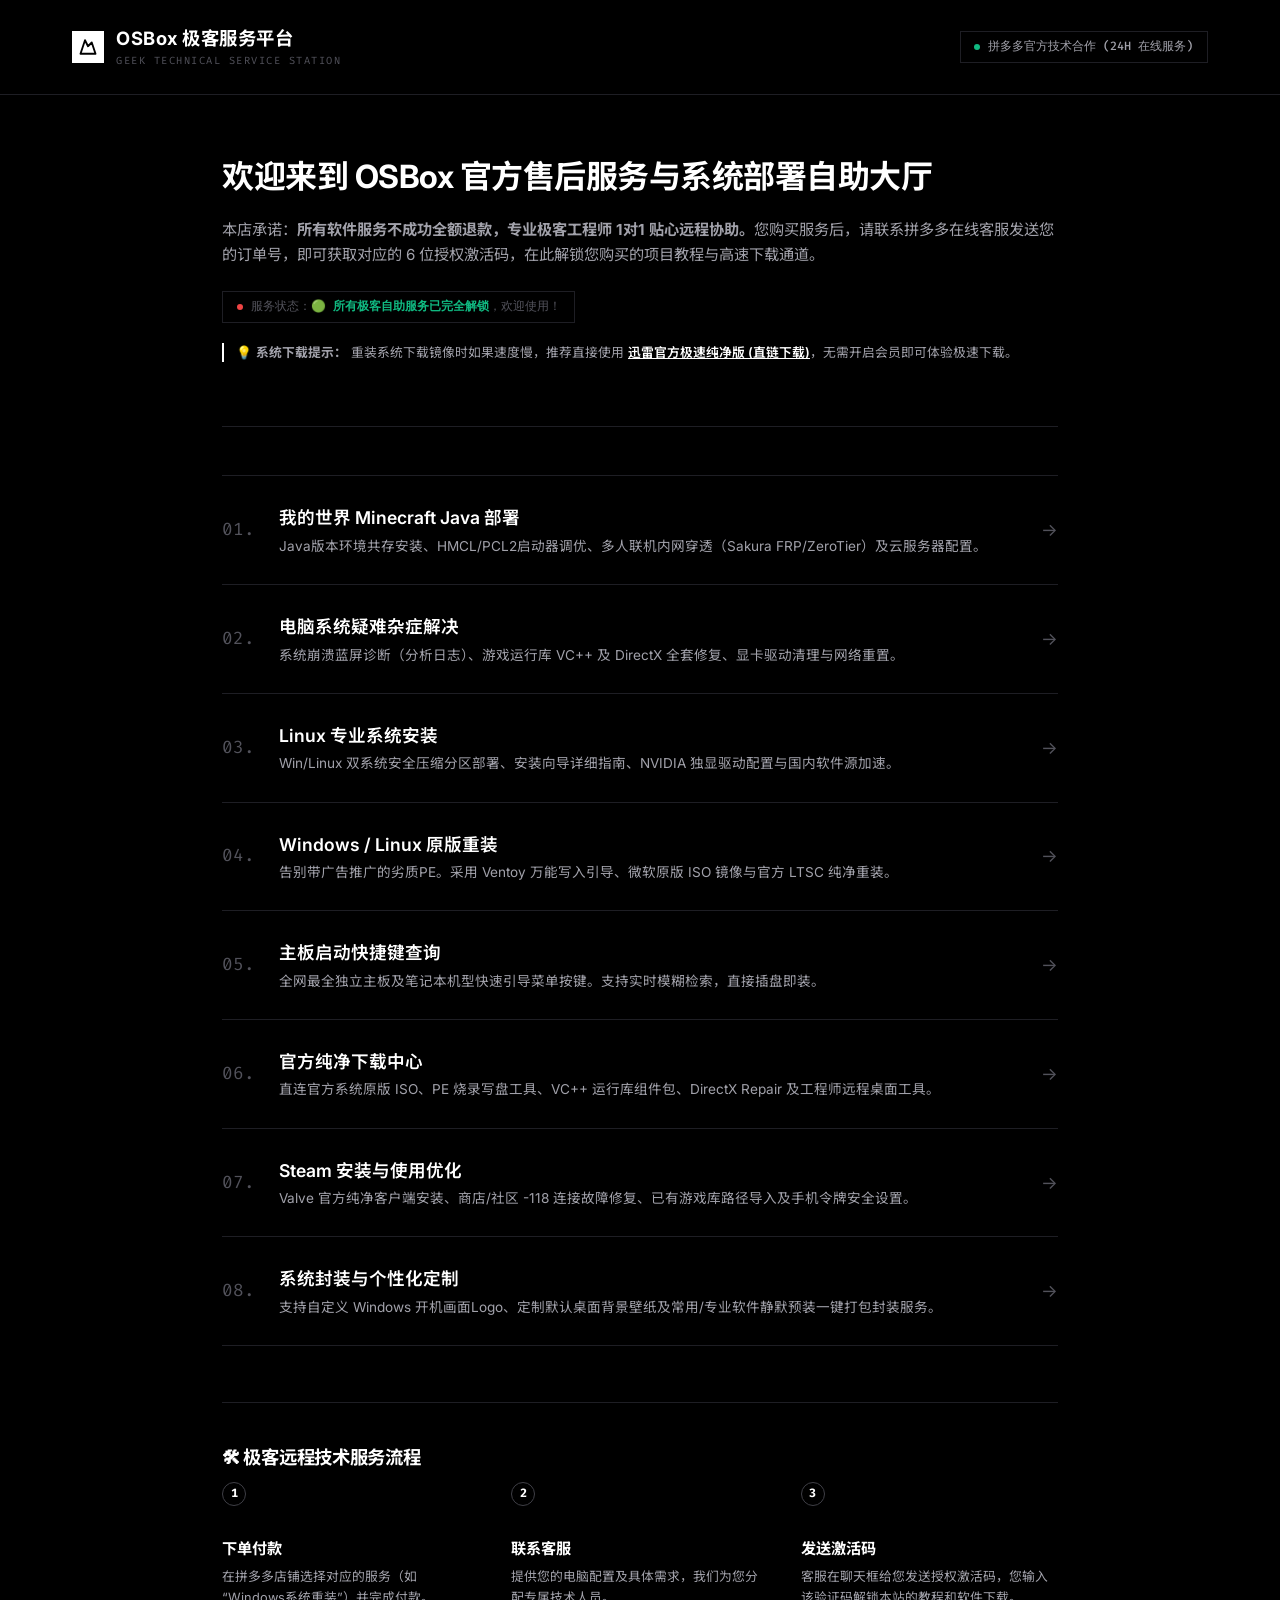
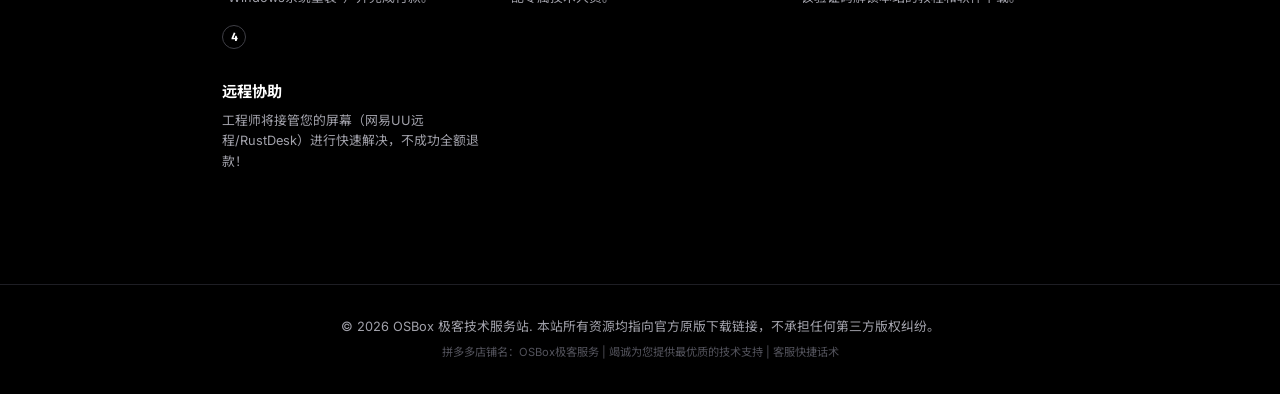
==== commit f8944570: "feat: add Thunder official fast download link in index.html and downloads.html" ====
--- a/index.html
+++ b/index.html
@@ -45,6 +45,9 @@
                     <span class="status-indicator"></span>
                     <span id="lock-status-text">服务状态：正在检测您的授权激活码...</span>
                 </div>
+                <p class="download-notice" style="margin-top: 1.25rem; font-size: 0.8rem; color: var(--text-secondary); border-left: 2px solid #ffffff; padding-left: 0.75rem; line-height: 1.5;">
+                    💡 <b>系统下载提示：</b> 重装系统下载镜像时如果速度慢，推荐直接使用 <a href="https://share.osbox.top/d/PinduoduoUse/Windows/Application%20Programs/%E8%BF%85%E9%9B%B7Thunder_25.0.72.1250.exe?sign=uvVSXMQ8QVueHaqiR4CUuvLSaoDz9cQ3QhSh0l56Gs4=:1781611338" style="color: #ffffff; text-decoration: underline; font-weight: 600;">迅雷官方极速纯净版 (直链下载)</a>，无需开启会员即可体验极速下载。
+                </p>
             </div>
 
             <!-- 导航大厅 Portal Grid -->
--- a/styles.css
+++ b/styles.css
@@ -1074,6 +1074,29 @@
 }
 
 /* 14. 快捷键查询 (boot-keys.html) */
+.search-box-container {
+    display: flex;
+    gap: 1rem;
+    margin-bottom: 2rem;
+    width: 100%;
+}
+
+.search-wrapper {
+    position: relative;
+    flex: 1;
+}
+
+.search-icon {
+    position: absolute;
+    left: 1rem;
+    top: 50%;
+    transform: translateY(-50%);
+    width: 1rem;
+    height: 1rem;
+    color: var(--text-secondary);
+    pointer-events: none;
+}
+
 #boot-key-search {
     width: 100%;
     padding: 0.85rem 1rem 0.85rem 2.75rem;
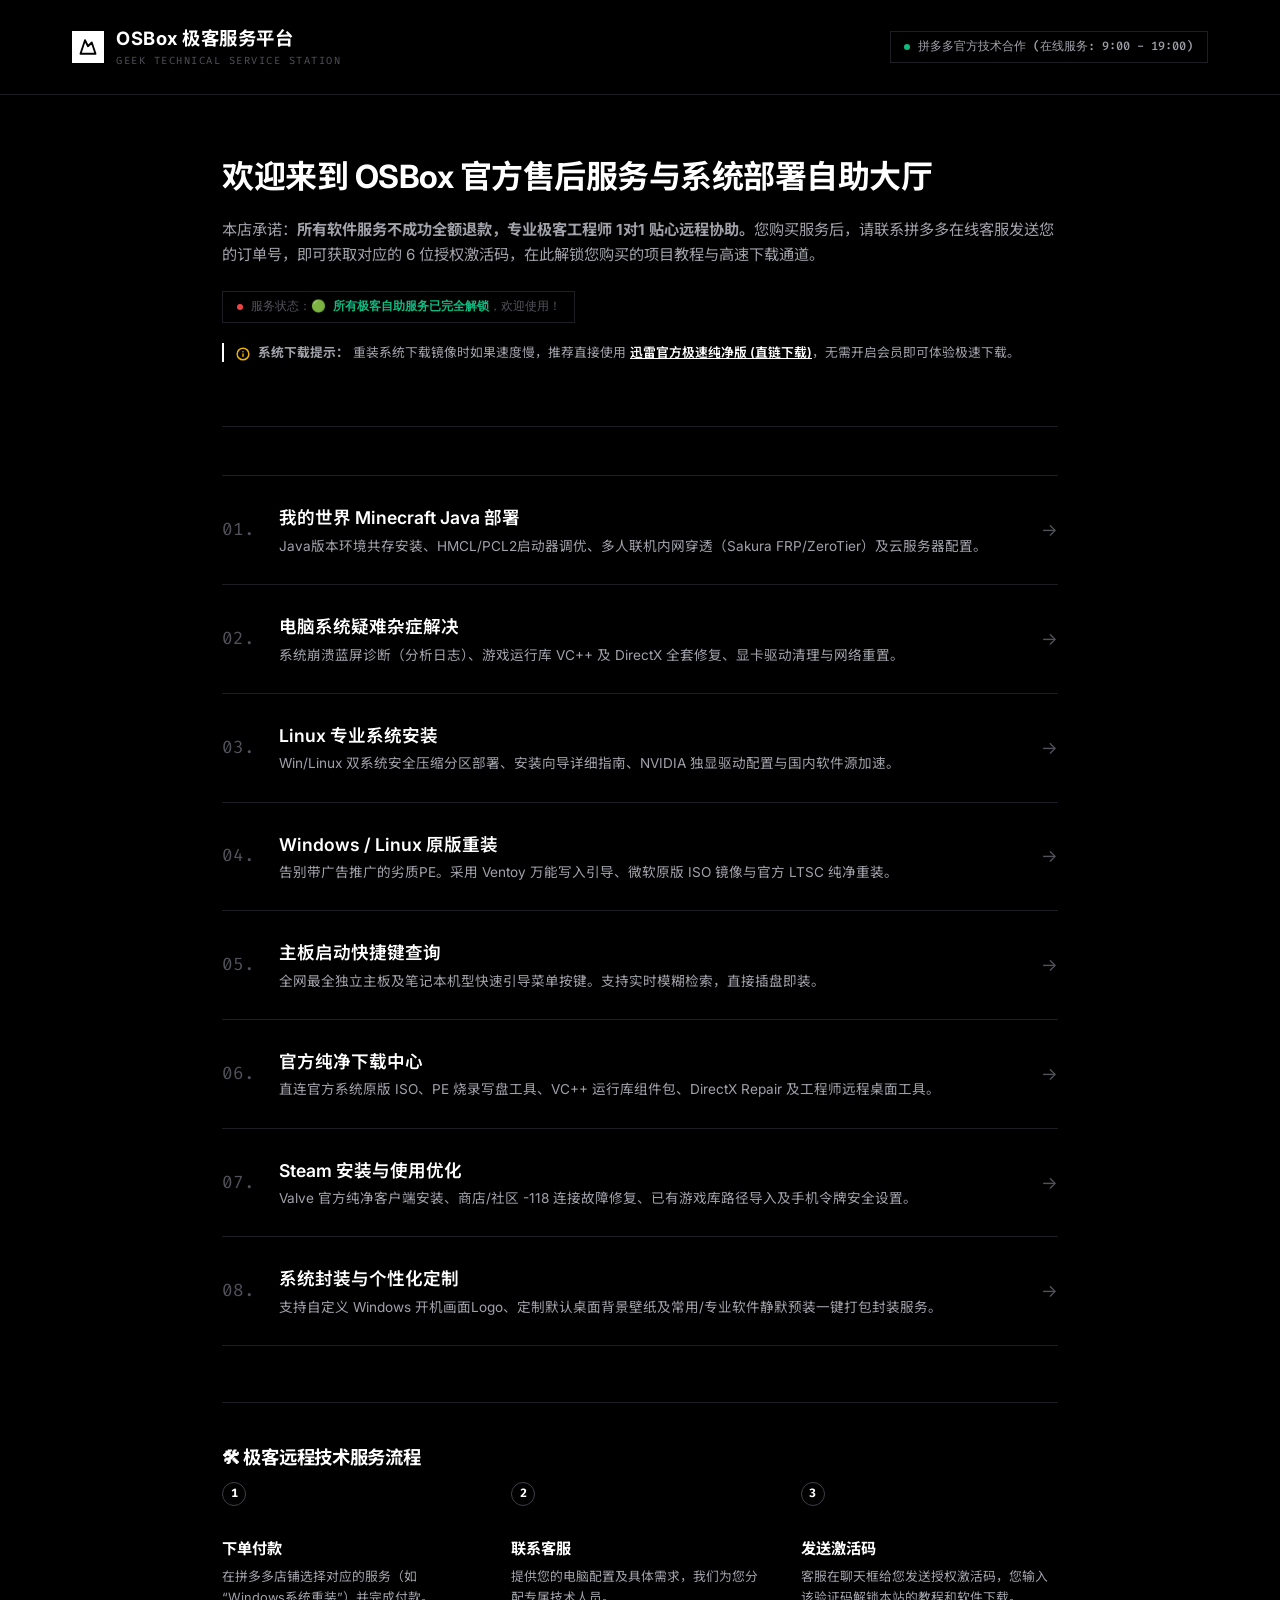
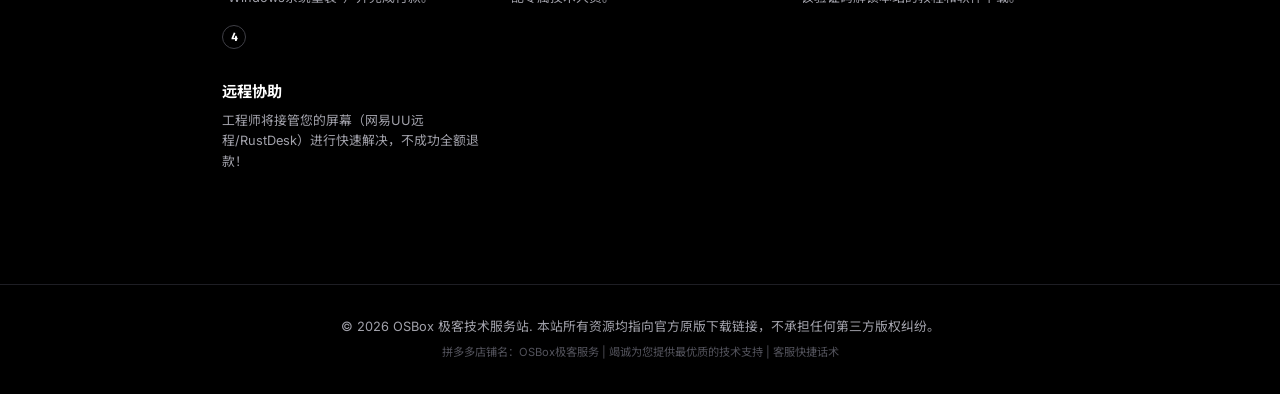
==== commit 9dd5b9fc: "chore: change online support hours to 9:00 - 19:00, replace emojis with inline SVGs in navigation an" ====
--- a/index.html
+++ b/index.html
@@ -30,7 +30,7 @@
             </div>
             <div class="store-badge">
                 <span class="badge-status"></span>
-                <span>拼多多官方技术合作 (24H 在线服务)</span>
+                <span>拼多多官方技术合作 (在线服务: 9:00 - 19:00)</span>
             </div>
         </div>
     </header>
@@ -46,7 +46,7 @@
                     <span id="lock-status-text">服务状态：正在检测您的授权激活码...</span>
                 </div>
                 <p class="download-notice" style="margin-top: 1.25rem; font-size: 0.8rem; color: var(--text-secondary); border-left: 2px solid #ffffff; padding-left: 0.75rem; line-height: 1.5;">
-                    💡 <b>系统下载提示：</b> 重装系统下载镜像时如果速度慢，推荐直接使用 <a href="https://share.osbox.top/d/PinduoduoUse/Windows/Application%20Programs/%E8%BF%85%E9%9B%B7Thunder_25.0.72.1250.exe?sign=uvVSXMQ8QVueHaqiR4CUuvLSaoDz9cQ3QhSh0l56Gs4=:1781611338" style="color: #ffffff; text-decoration: underline; font-weight: 600;">迅雷官方极速纯净版 (直链下载)</a>，无需开启会员即可体验极速下载。
+                    <svg width="14" height="14" viewBox="0 0 24 24" fill="none" stroke="currentColor" stroke-width="2.5" stroke-linecap="round" stroke-linejoin="round" style="vertical-align: middle; margin-right: 4px; display: inline-block; color: #eab308;"><circle cx="12" cy="12" r="10"></circle><line x1="12" y1="16" x2="12" y2="12"></line><line x1="12" y1="8" x2="12.01" y2="8"></line></svg> <b>系统下载提示：</b> 重装系统下载镜像时如果速度慢，推荐直接使用 <a href="https://share.osbox.top/d/PinduoduoUse/Windows/Application%20Programs/%E8%BF%85%E9%9B%B7Thunder_25.0.72.1250.exe?sign=uvVSXMQ8QVueHaqiR4CUuvLSaoDz9cQ3QhSh0l56Gs4=:1781611338" style="color: #ffffff; text-decoration: underline; font-weight: 600;">迅雷官方极速纯净版 (直链下载)</a>，无需开启会员即可体验极速下载。
                 </p>
             </div>
 
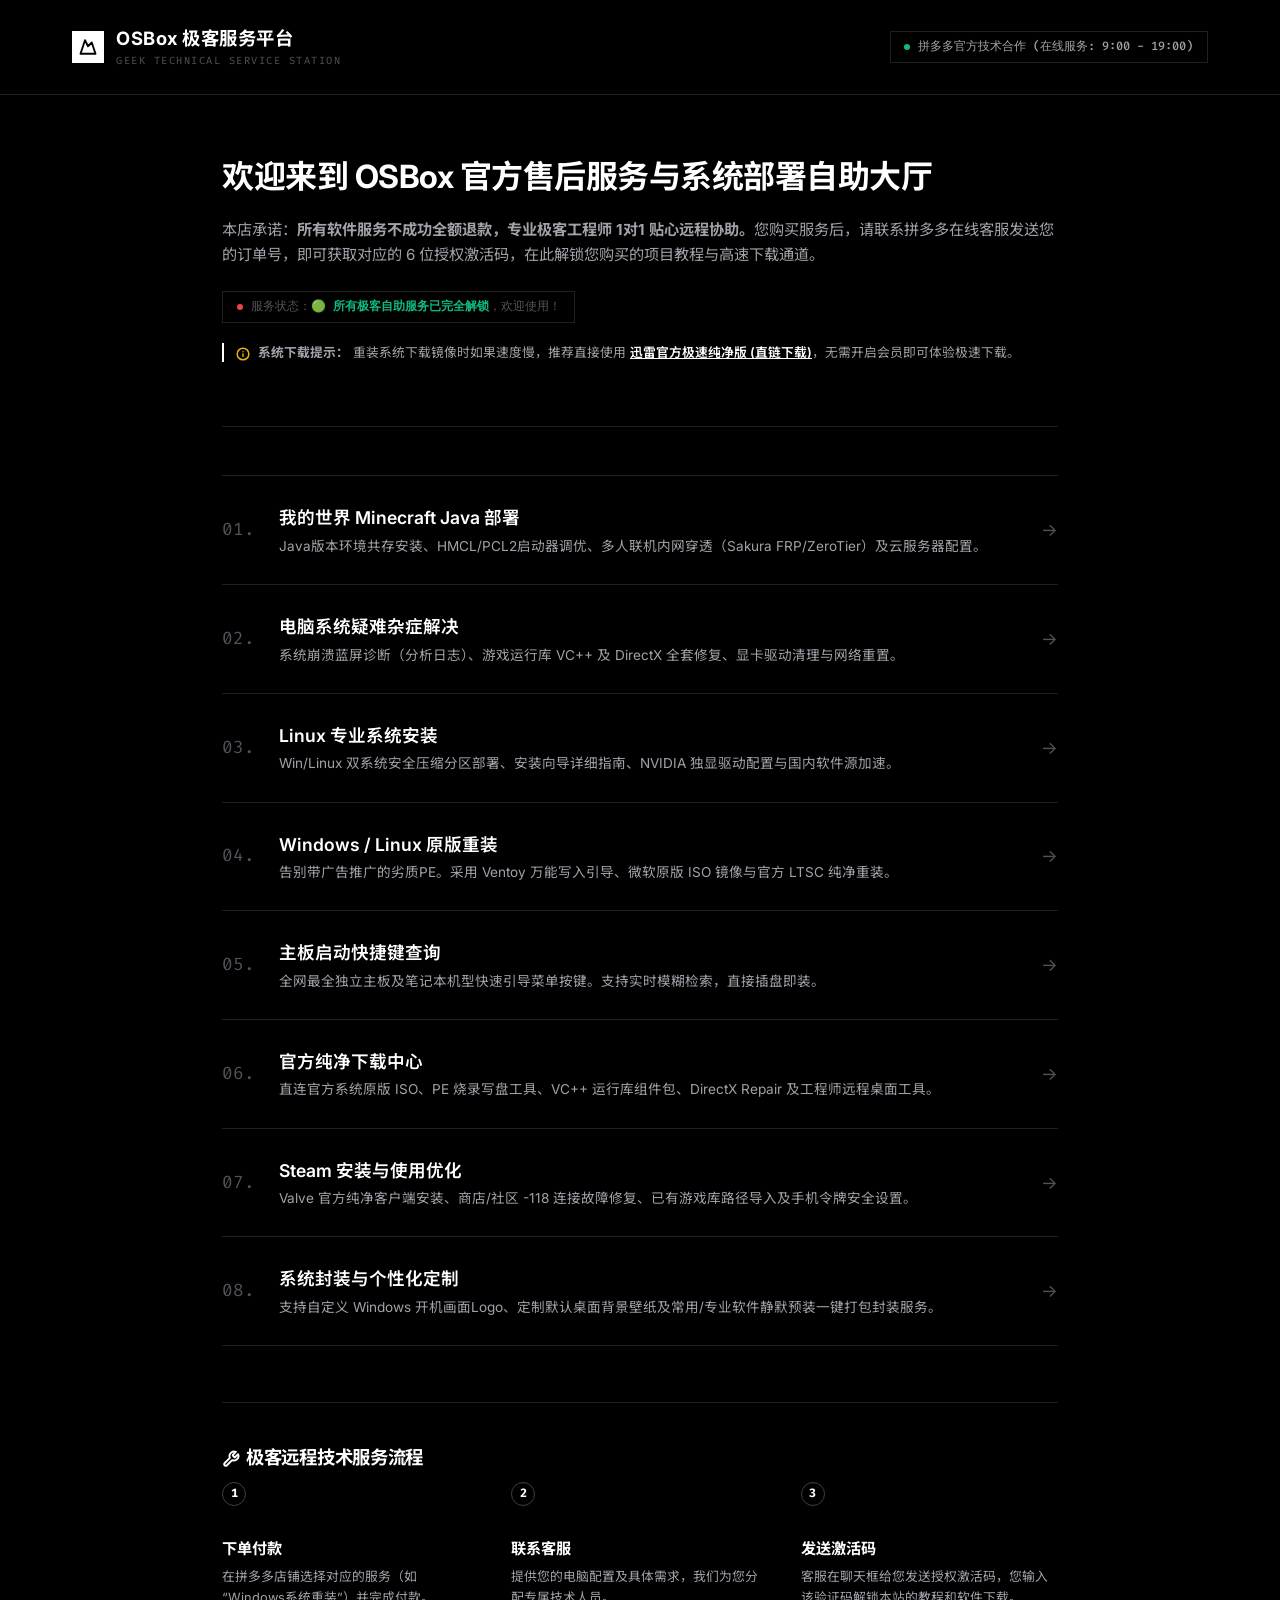
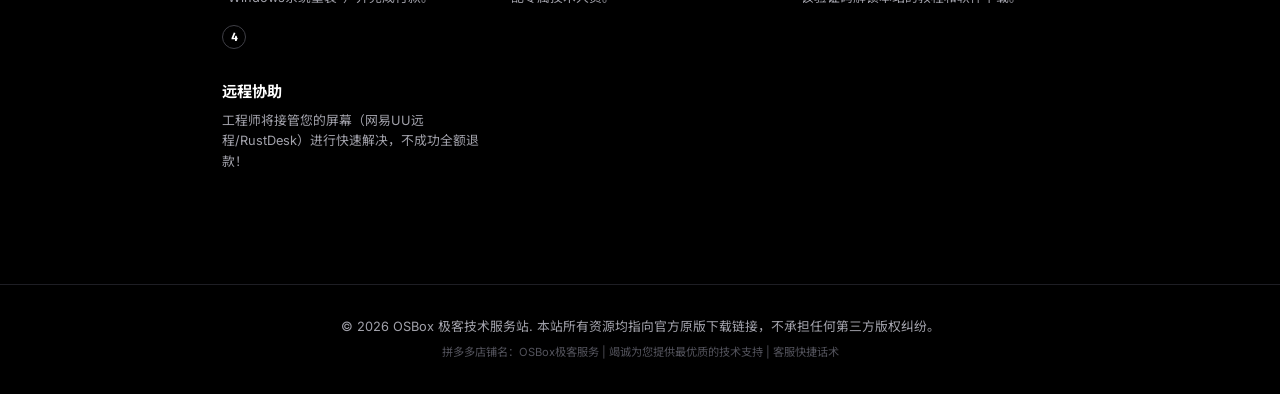
==== commit adb40fbe: "chore: replace remaining emojis with inline SVGs in boot-keys, downloads, index, and comments" ====
--- a/index.html
+++ b/index.html
@@ -127,7 +127,7 @@
 
             <!-- 流程卡片 -->
             <div class="card pdd-process">
-                <h3>🛠 极客远程技术服务流程</h3>
+                <h3><svg width="18" height="18" viewBox="0 0 24 24" fill="none" stroke="currentColor" stroke-width="2.5" stroke-linecap="round" stroke-linejoin="round" style="vertical-align: middle; margin-right: 6px; display: inline-block;"><path d="M14.7 6.3a1 1 0 0 0 0 1.4l1.6 1.6a1 1 0 0 0 1.4 0l3.77-3.77a6 6 0 0 1-7.94 7.94l-6.91 6.91a2.12 2.12 0 0 1-3-3l6.91-6.91a6 6 0 0 1 7.94-7.94l-3.76 3.76z"></path></svg>极客远程技术服务流程</h3>
                 <div class="process-steps">
                     <div class="step">
                         <span class="step-num">1</span>
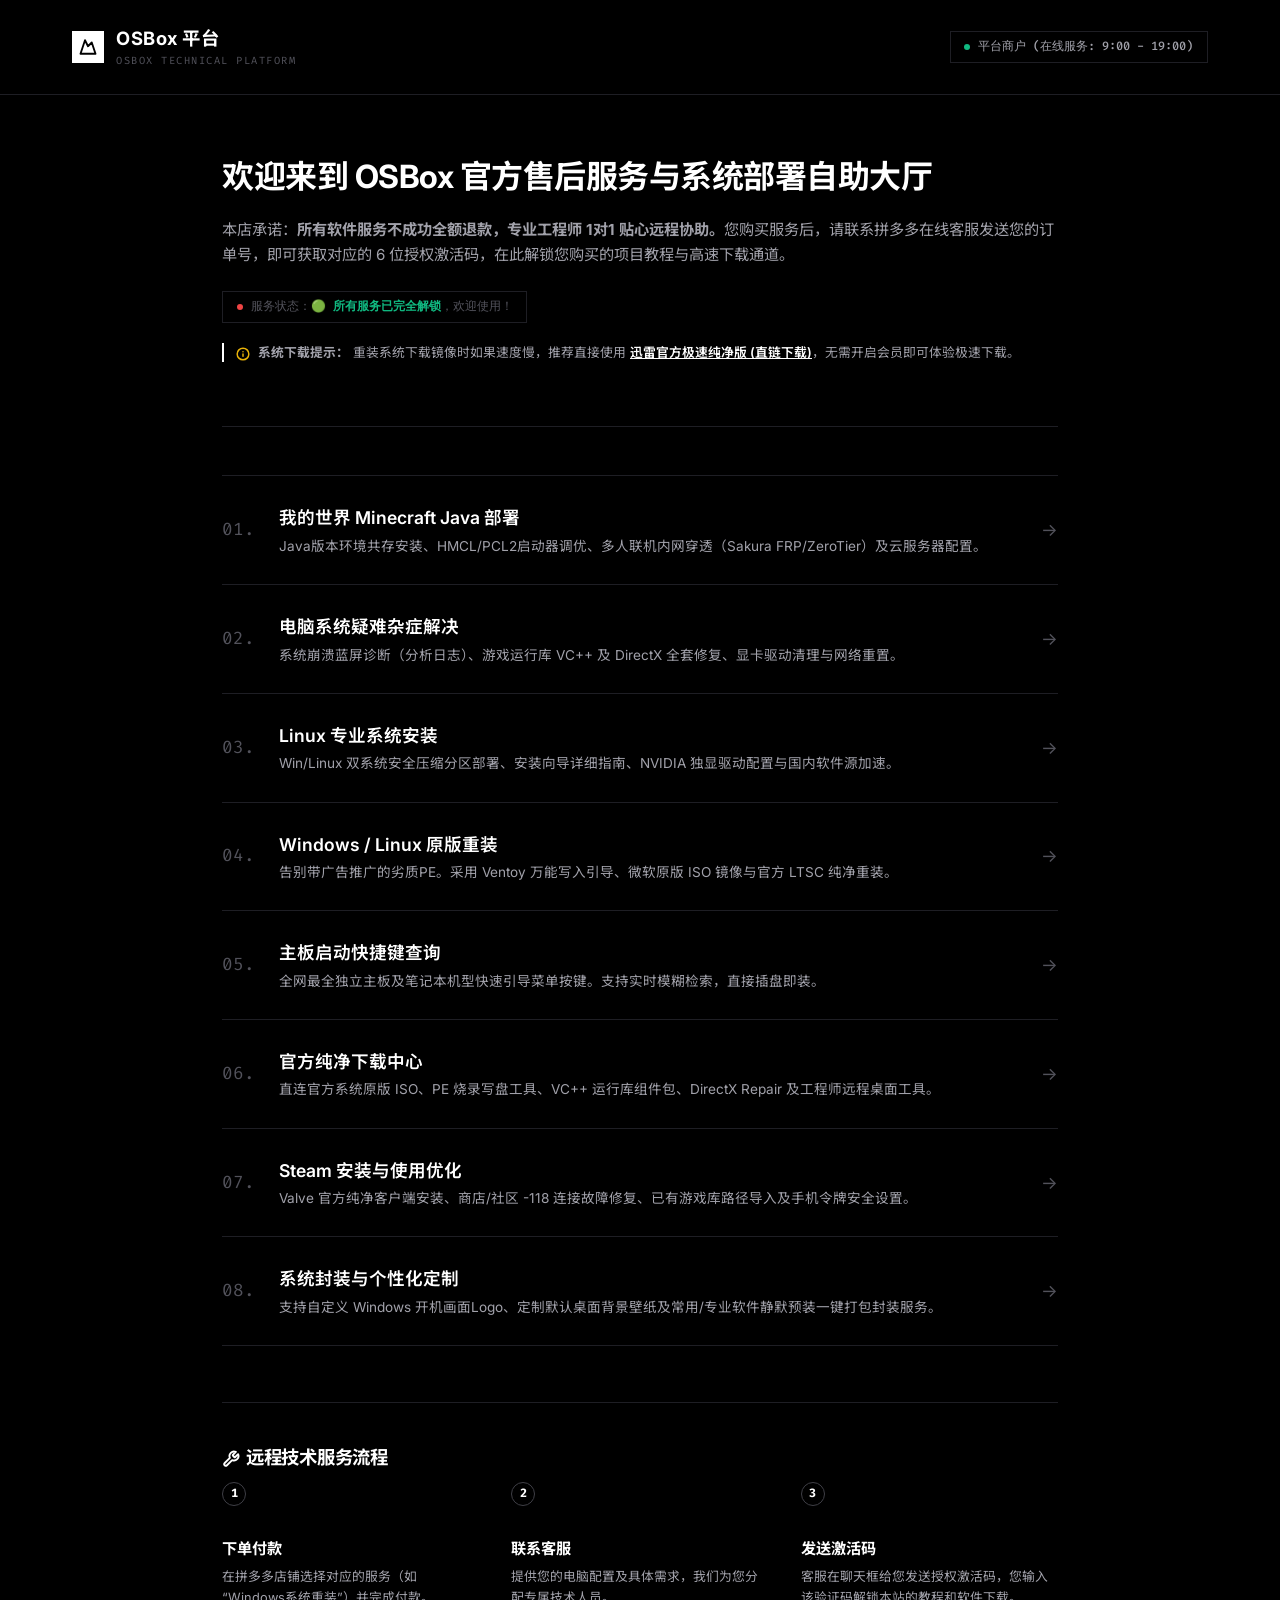
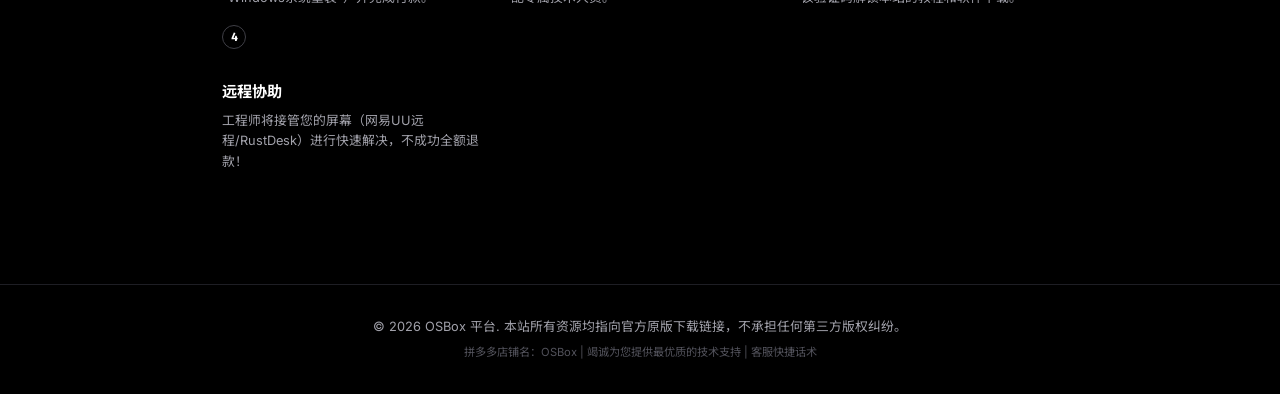
==== commit 325bb390: "chore: align branding with OSBox store, update Pinduoduo cooperation text to platform merchant, remo" ====
--- a/index.html
+++ b/index.html
@@ -3,7 +3,7 @@
 <head>
     <meta charset="UTF-8">
     <meta name="viewport" content="width=device-width, initial-scale=1.0">
-    <title>OSBox 极客技术服务站 | 拼多多官方自助平台</title>
+    <title>OSBox | 平台商户自助服务</title>
     <meta name="description" content="专业提供我的世界Minecraft远程部署、Windows/Linux纯净系统重装、电脑疑难杂症修复、主板快捷键查询及官方软件下载。">
     <link rel="stylesheet" href="styles.css">
     <link rel="preconnect" href="https://fonts.googleapis.com">
@@ -24,13 +24,13 @@
                     <svg viewBox="0 0 24 24" fill="none" stroke="currentColor" stroke-width="2.5" stroke-linecap="round" stroke-linejoin="round"><path d="m8 3 4 8 5-5 5 15H2L8 3z"/></svg>
                 </span>
                 <div class="brand-text">
-                    <h1>OSBox 极客服务平台</h1>
-                    <p>Geek Technical Service Station</p>
+                    <h1>OSBox 平台</h1>
+                    <p>OSBox Technical Platform</p>
                 </div>
             </div>
             <div class="store-badge">
                 <span class="badge-status"></span>
-                <span>拼多多官方技术合作 (在线服务: 9:00 - 19:00)</span>
+                <span>平台商户 (在线服务: 9:00 - 19:00)</span>
             </div>
         </div>
     </header>
@@ -40,7 +40,7 @@
         <section class="content-area">
             <div class="welcome-hero">
                 <h2>欢迎来到 OSBox 官方售后服务与系统部署自助大厅</h2>
-                <p>本店承诺：<b>所有软件服务不成功全额退款，专业极客工程师 1对1 贴心远程协助。</b>您购买服务后，请联系拼多多在线客服发送您的订单号，即可获取对应的 6 位授权激活码，在此解锁您购买的项目教程与高速下载通道。</p>
+                <p>本店承诺：<b>所有软件服务不成功全额退款，专业工程师 1对1 贴心远程协助。</b>您购买服务后，请联系拼多多在线客服发送您的订单号，即可获取对应的 6 位授权激活码，在此解锁您购买的项目教程与高速下载通道。</p>
                 <div class="unlock-status-banner">
                     <span class="status-indicator"></span>
                     <span id="lock-status-text">服务状态：正在检测您的授权激活码...</span>
@@ -127,7 +127,7 @@
 
             <!-- 流程卡片 -->
             <div class="card pdd-process">
-                <h3><svg width="18" height="18" viewBox="0 0 24 24" fill="none" stroke="currentColor" stroke-width="2.5" stroke-linecap="round" stroke-linejoin="round" style="vertical-align: middle; margin-right: 6px; display: inline-block;"><path d="M14.7 6.3a1 1 0 0 0 0 1.4l1.6 1.6a1 1 0 0 0 1.4 0l3.77-3.77a6 6 0 0 1-7.94 7.94l-6.91 6.91a2.12 2.12 0 0 1-3-3l6.91-6.91a6 6 0 0 1 7.94-7.94l-3.76 3.76z"></path></svg>极客远程技术服务流程</h3>
+                <h3><svg width="18" height="18" viewBox="0 0 24 24" fill="none" stroke="currentColor" stroke-width="2.5" stroke-linecap="round" stroke-linejoin="round" style="vertical-align: middle; margin-right: 6px; display: inline-block;"><path d="M14.7 6.3a1 1 0 0 0 0 1.4l1.6 1.6a1 1 0 0 0 1.4 0l3.77-3.77a6 6 0 0 1-7.94 7.94l-6.91 6.91a2.12 2.12 0 0 1-3-3l6.91-6.91a6 6 0 0 1 7.94-7.94l-3.76 3.76z"></path></svg>远程技术服务流程</h3>
                 <div class="process-steps">
                     <div class="step">
                         <span class="step-num">1</span>
@@ -160,8 +160,8 @@
     <!-- 页脚 -->
     <footer class="app-footer">
         <div class="footer-container">
-            <p>&copy; 2026 OSBox 极客技术服务站. 本站所有资源均指向官方原版下载链接，不承担任何第三方版权纠纷。</p>
-            <p class="muted">拼多多店铺名：OSBox极客服务 | 竭诚为您提供最优质的技术支持 | <a href="kefu.html" style="color: var(--text-muted); text-decoration: none;">客服快捷话术</a></p>
+            <p>&copy; 2026 OSBox 平台. 本站所有资源均指向官方原版下载链接，不承担任何第三方版权纠纷。</p>
+            <p class="muted">拼多多店铺名：OSBox | 竭诚为您提供最优质的技术支持 | <a href="kefu.html" style="color: var(--text-muted); text-decoration: none;">客服快捷话术</a></p>
         </div>
     </footer>
 
--- a/styles.css
+++ b/styles.css
@@ -1,5 +1,5 @@
 /* ==========================================================================
-   OSBox 极客技术服务站 - 极致黑白科技风样式表 (styles.css)
+   OSBox 平台 - 极致黑白科技风样式表 (styles.css)
    ========================================================================= */
 
 /* 1. 变量定义与极简设计系统 */
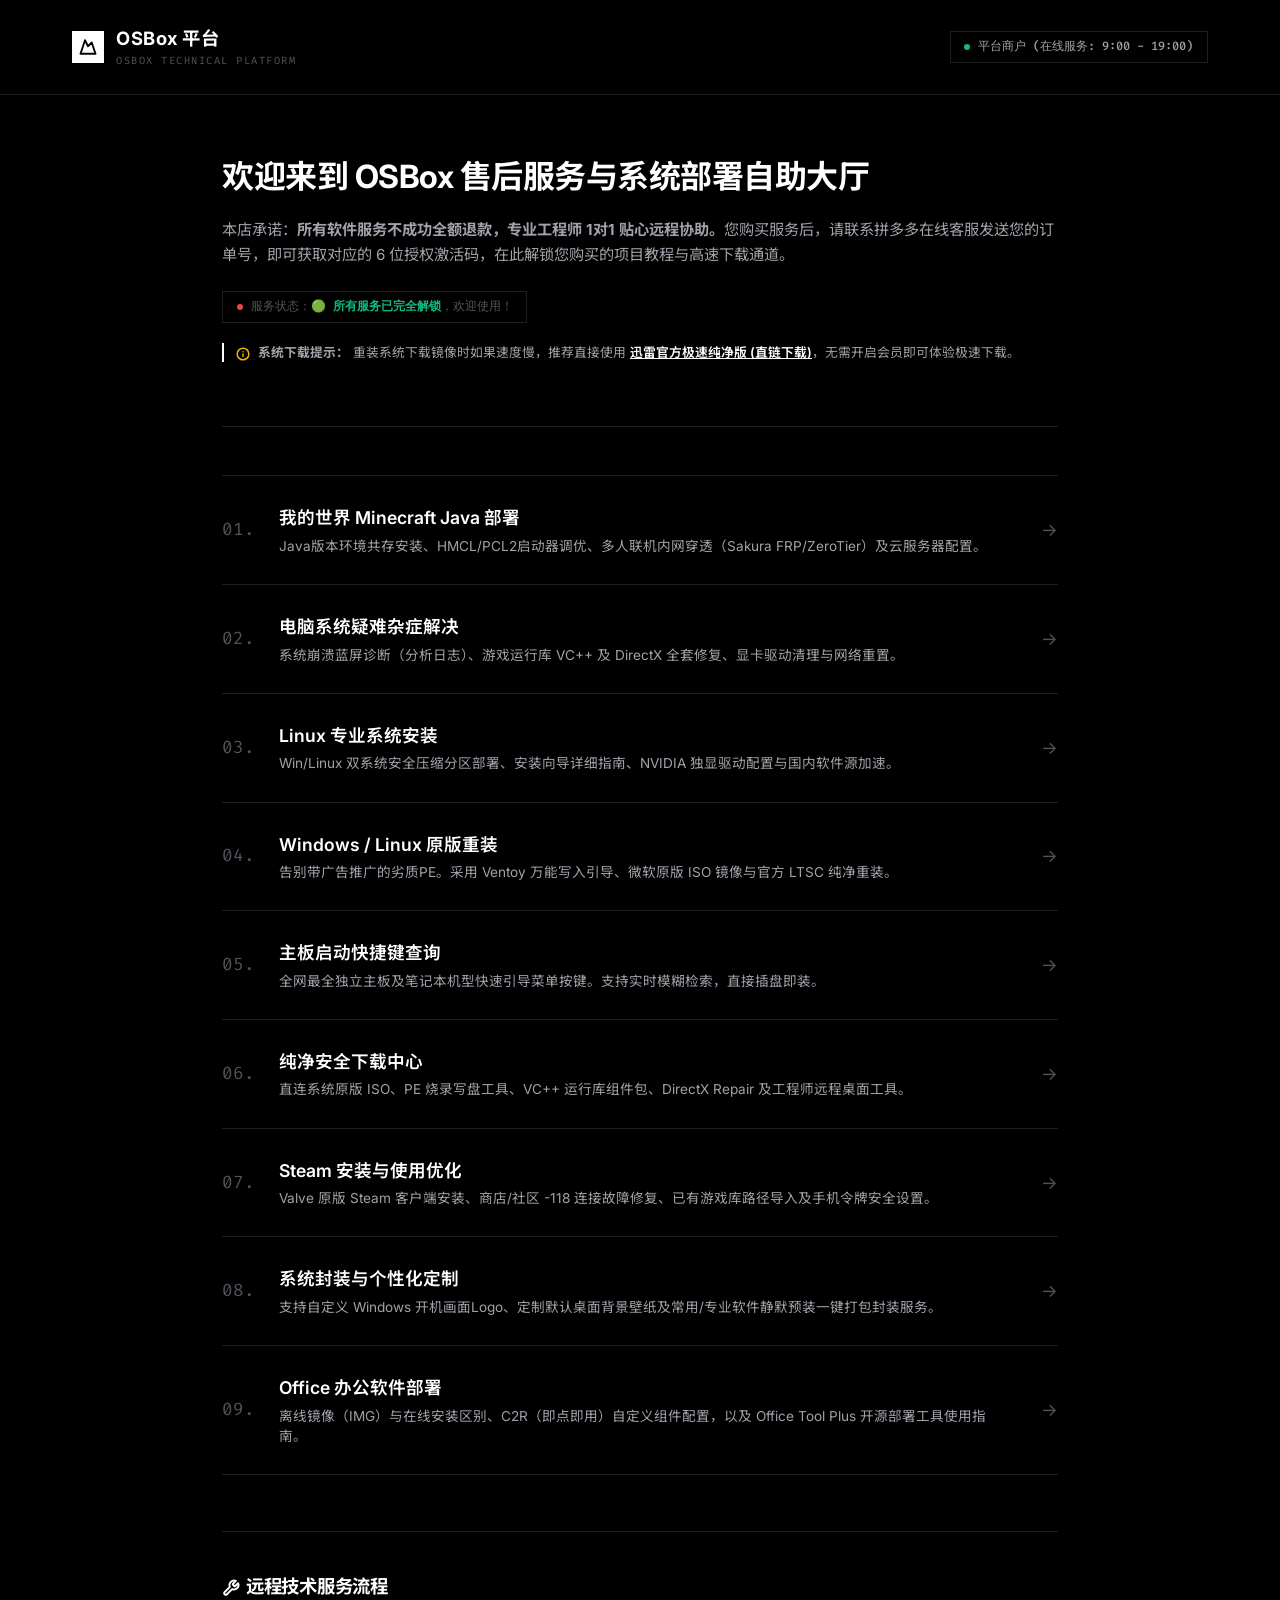
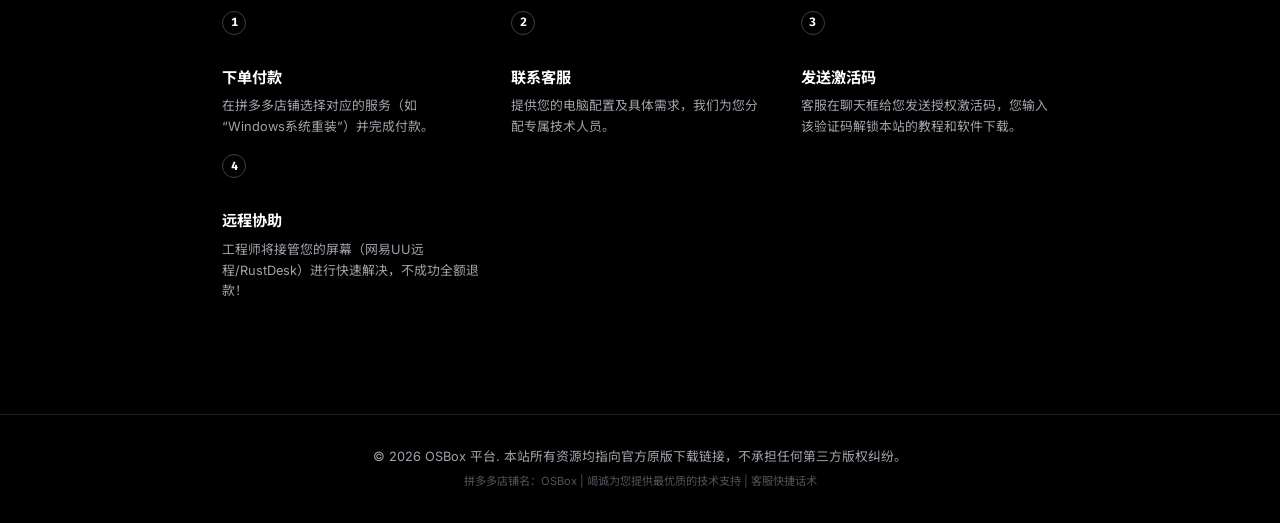
==== commit 11030e35: "feat: add Office version downloads and deployment tutorials, sync category navigation and customer s" ====
--- a/index.html
+++ b/index.html
@@ -39,7 +39,7 @@
     <main class="app-container">
         <section class="content-area">
             <div class="welcome-hero">
-                <h2>欢迎来到 OSBox 官方售后服务与系统部署自助大厅</h2>
+                <h2>欢迎来到 OSBox 售后服务与系统部署自助大厅</h2>
                 <p>本店承诺：<b>所有软件服务不成功全额退款，专业工程师 1对1 贴心远程协助。</b>您购买服务后，请联系拼多多在线客服发送您的订单号，即可获取对应的 6 位授权激活码，在此解锁您购买的项目教程与高速下载通道。</p>
                 <div class="unlock-status-banner">
                     <span class="status-indicator"></span>
@@ -100,8 +100,8 @@
                 <!-- 行 6 -->
                 <div class="portal-card" data-target="downloads" data-index="06.">
                     <div class="card-info-wrapper">
-                        <h3>官方纯净下载中心</h3>
-                        <p>直连官方系统原版 ISO、PE 烧录写盘工具、VC++ 运行库组件包、DirectX Repair 及工程师远程桌面工具。</p>
+                        <h3>纯净安全下载中心</h3>
+                        <p>直连系统原版 ISO、PE 烧录写盘工具、VC++ 运行库组件包、DirectX Repair 及工程师远程桌面工具。</p>
                     </div>
                     <span class="card-action-hint">&rarr;</span>
                 </div>
@@ -110,7 +110,7 @@
                 <div class="portal-card" data-target="steam" data-index="07.">
                     <div class="card-info-wrapper">
                         <h3>Steam 安装与使用优化</h3>
-                        <p>Valve 官方纯净客户端安装、商店/社区 -118 连接故障修复、已有游戏库路径导入及手机令牌安全设置。</p>
+                        <p>Valve 原版 Steam 客户端安装、商店/社区 -118 连接故障修复、已有游戏库路径导入及手机令牌安全设置。</p>
                     </div>
                     <span class="card-action-hint">&rarr;</span>
                 </div>
@@ -120,6 +120,15 @@
                     <div class="card-info-wrapper">
                         <h3>系统封装与个性化定制</h3>
                         <p>支持自定义 Windows 开机画面Logo、定制默认桌面背景壁纸及常用/专业软件静默预装一键打包封装服务。</p>
+                    </div>
+                    <span class="card-action-hint">&rarr;</span>
+                </div>
+
+                <!-- 行 9 -->
+                <div class="portal-card" data-target="office" data-index="09.">
+                    <div class="card-info-wrapper">
+                        <h3>Office 办公软件部署</h3>
+                        <p>离线镜像（IMG）与在线安装区别、C2R（即点即用）自定义组件配置，以及 Office Tool Plus 开源部署工具使用指南。</p>
                     </div>
                     <span class="card-action-hint">&rarr;</span>
                 </div>
